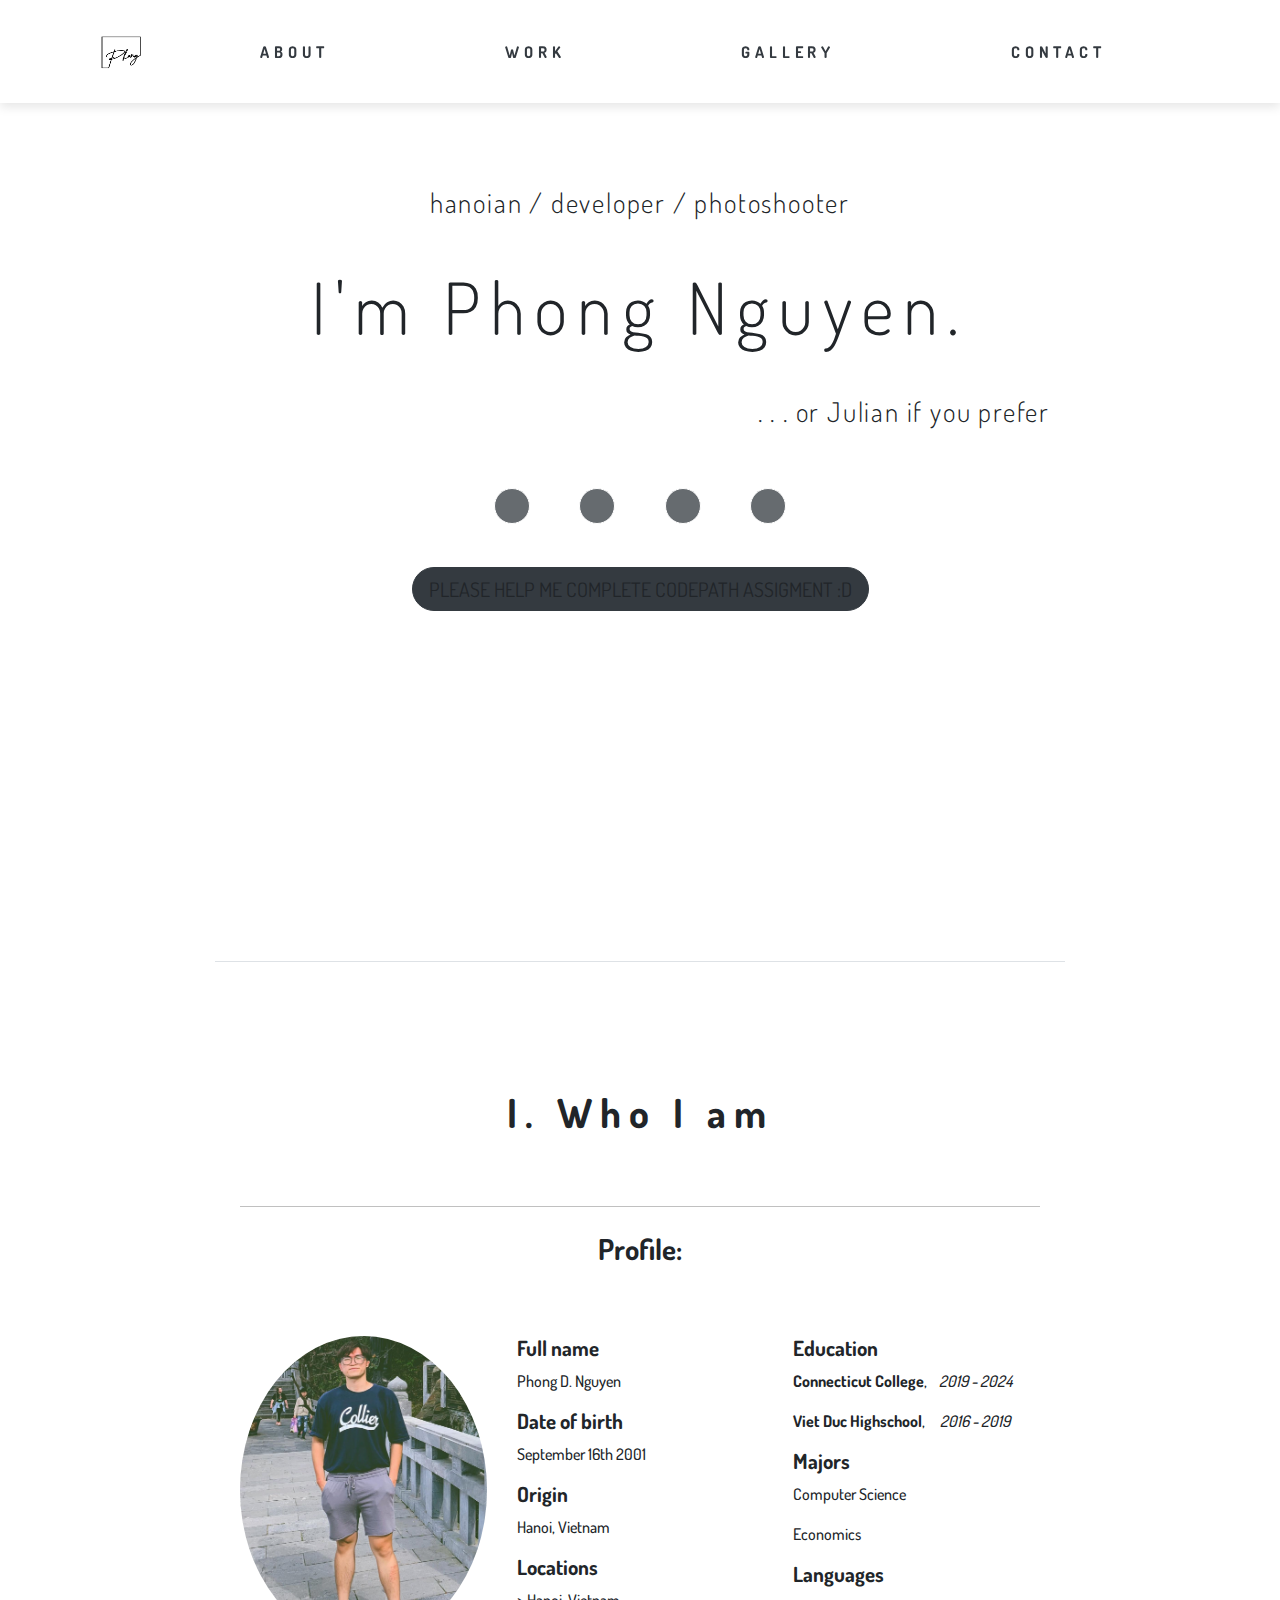
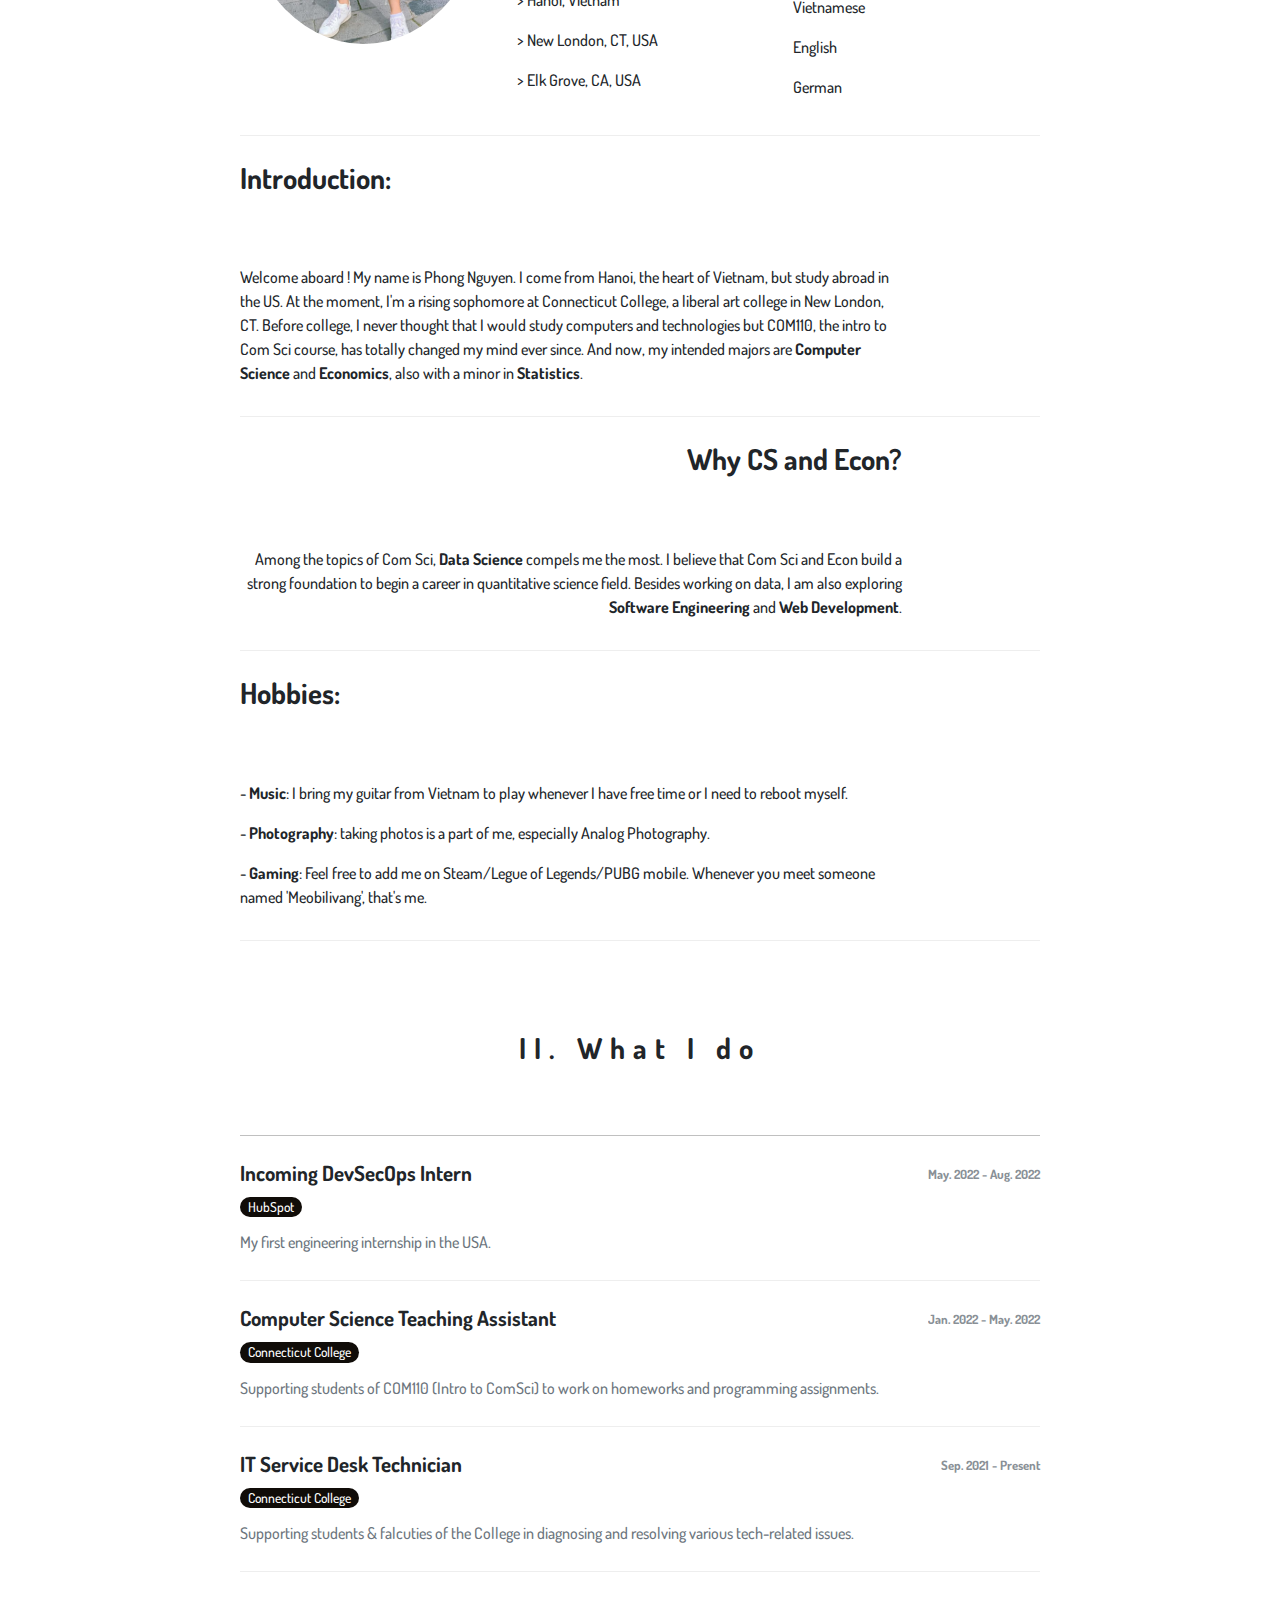
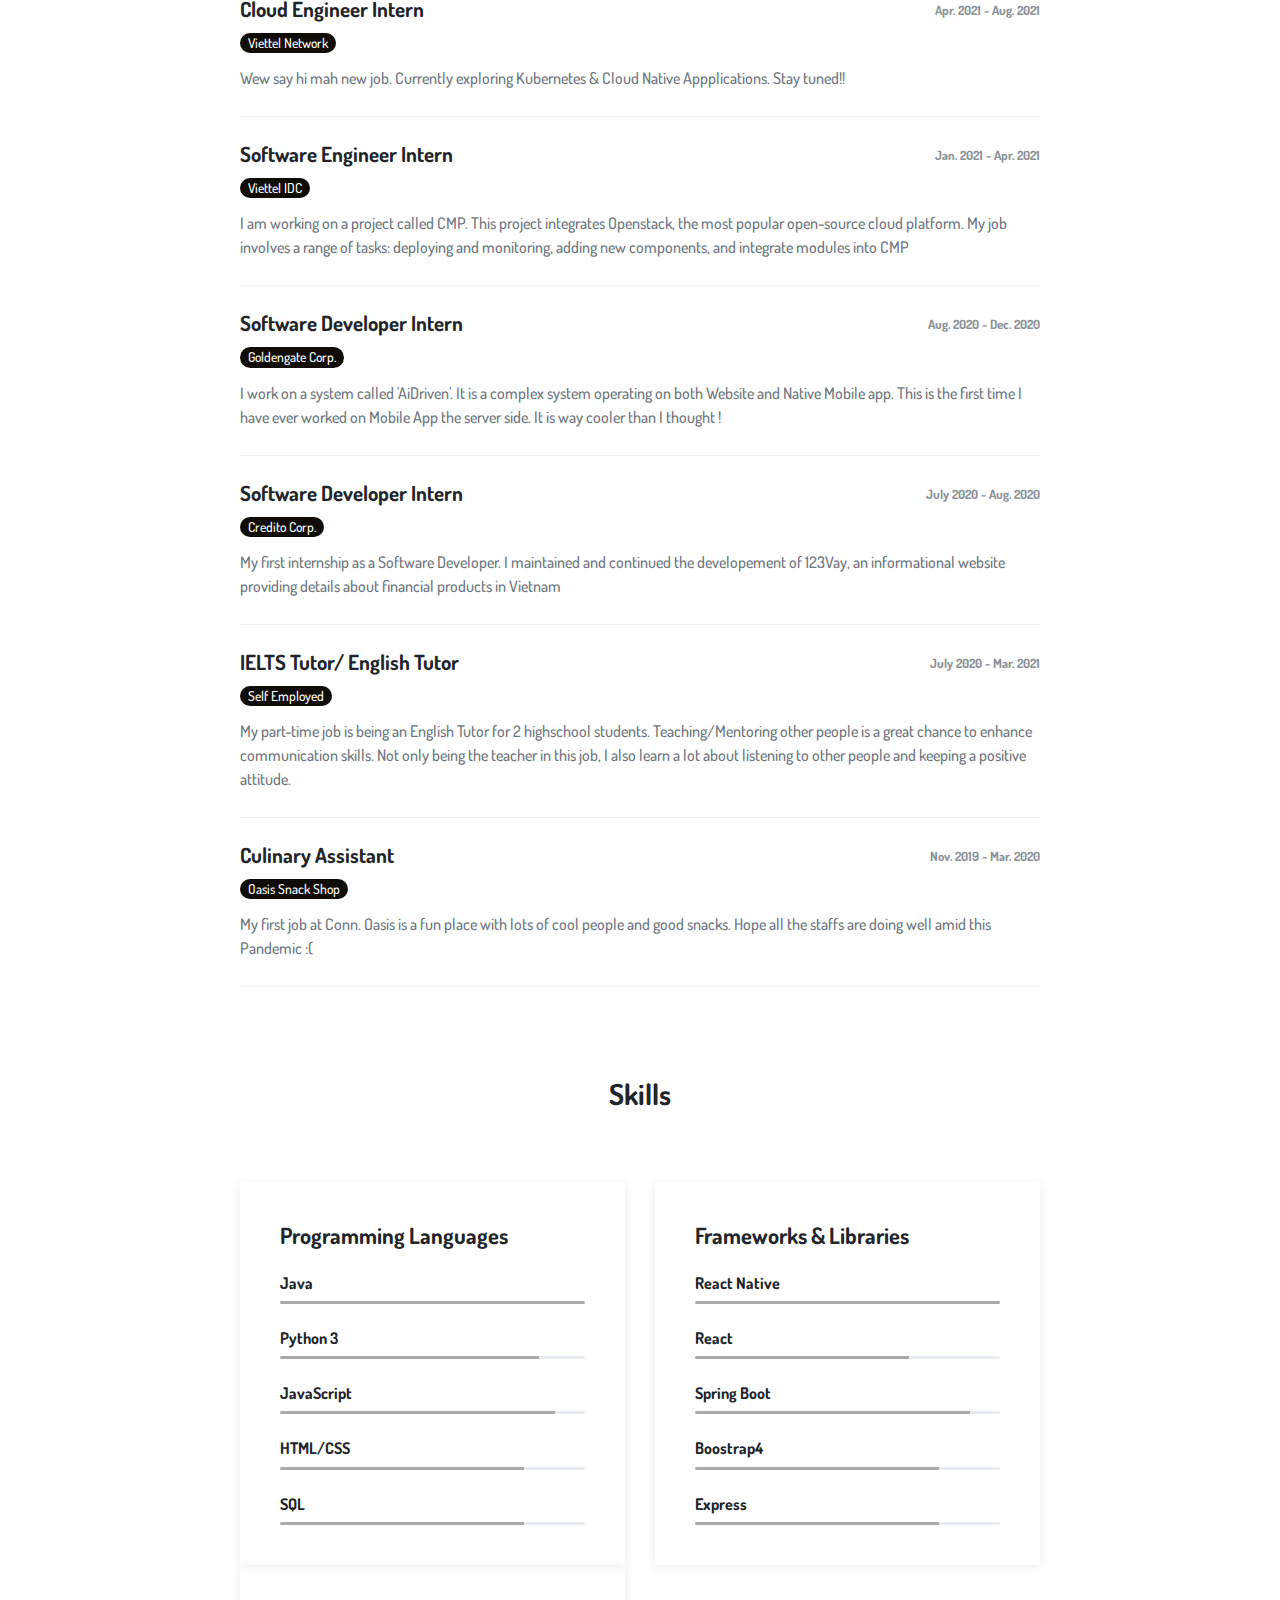
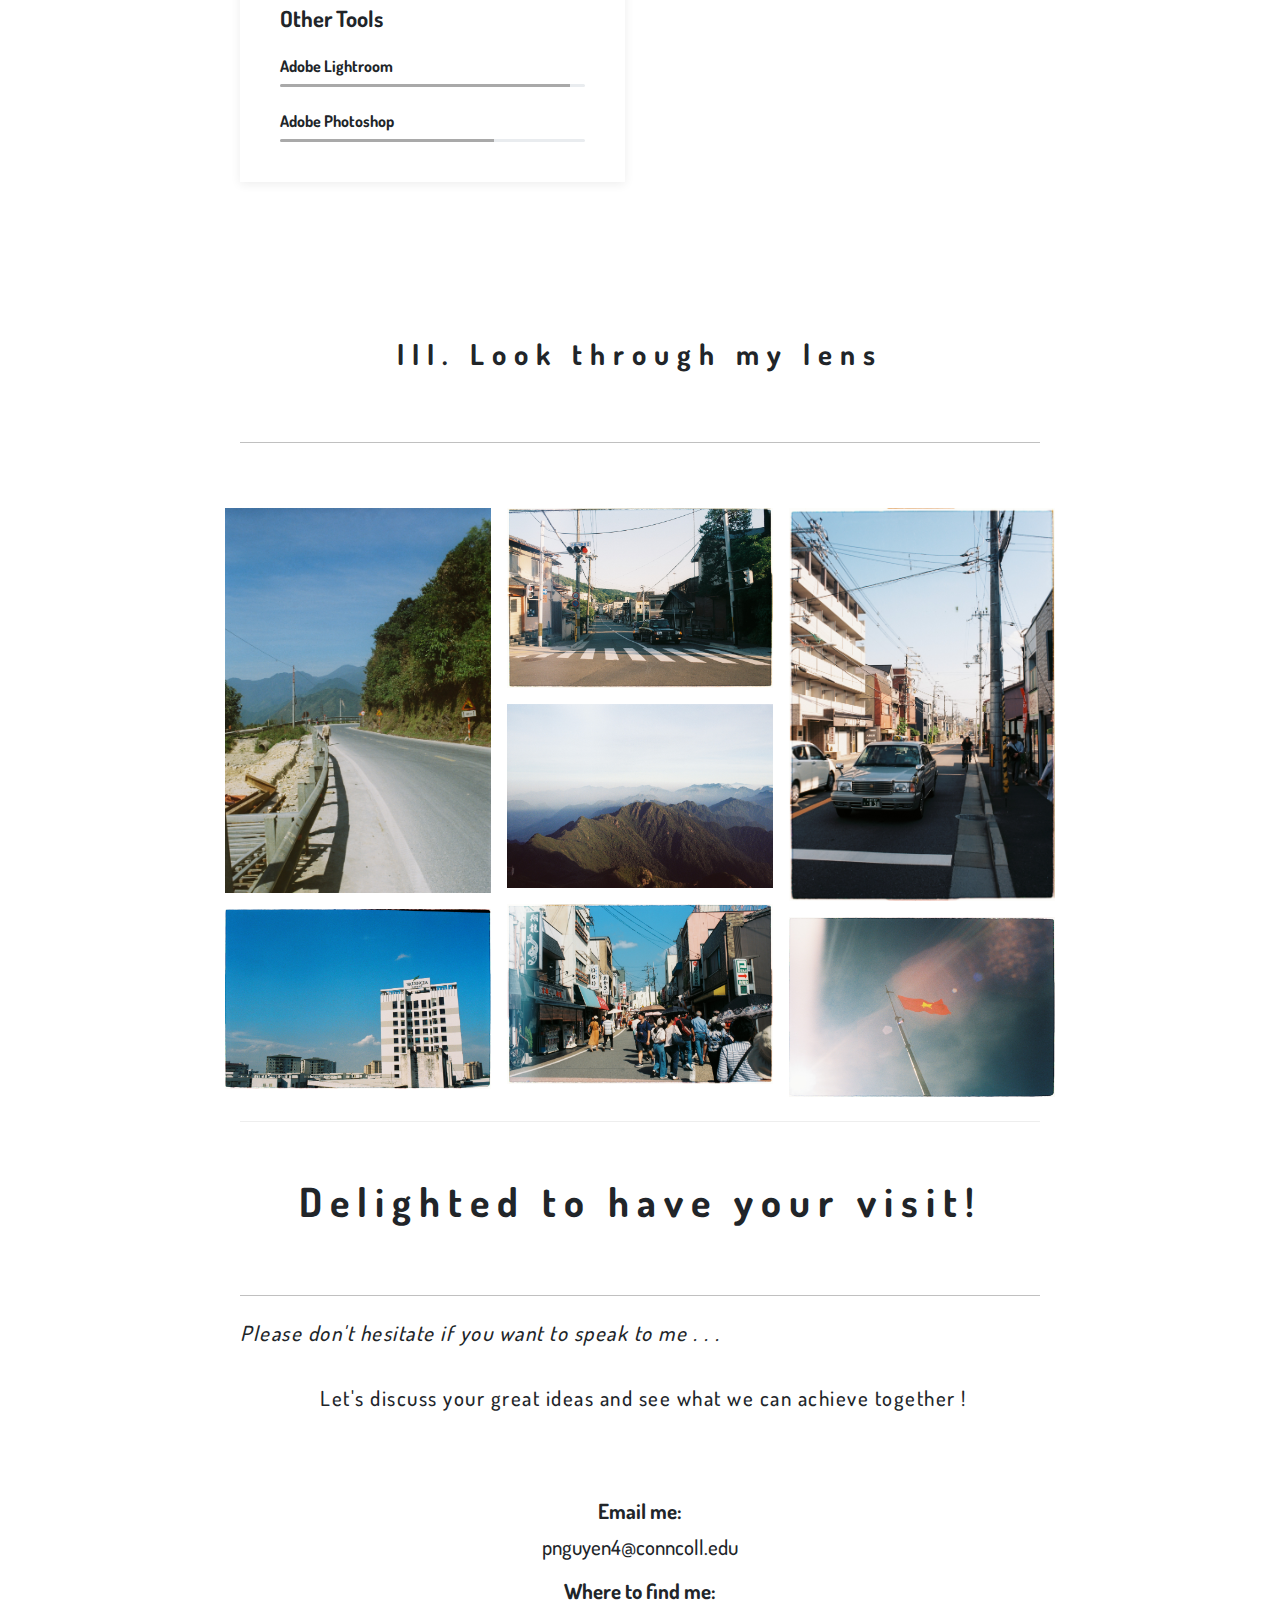
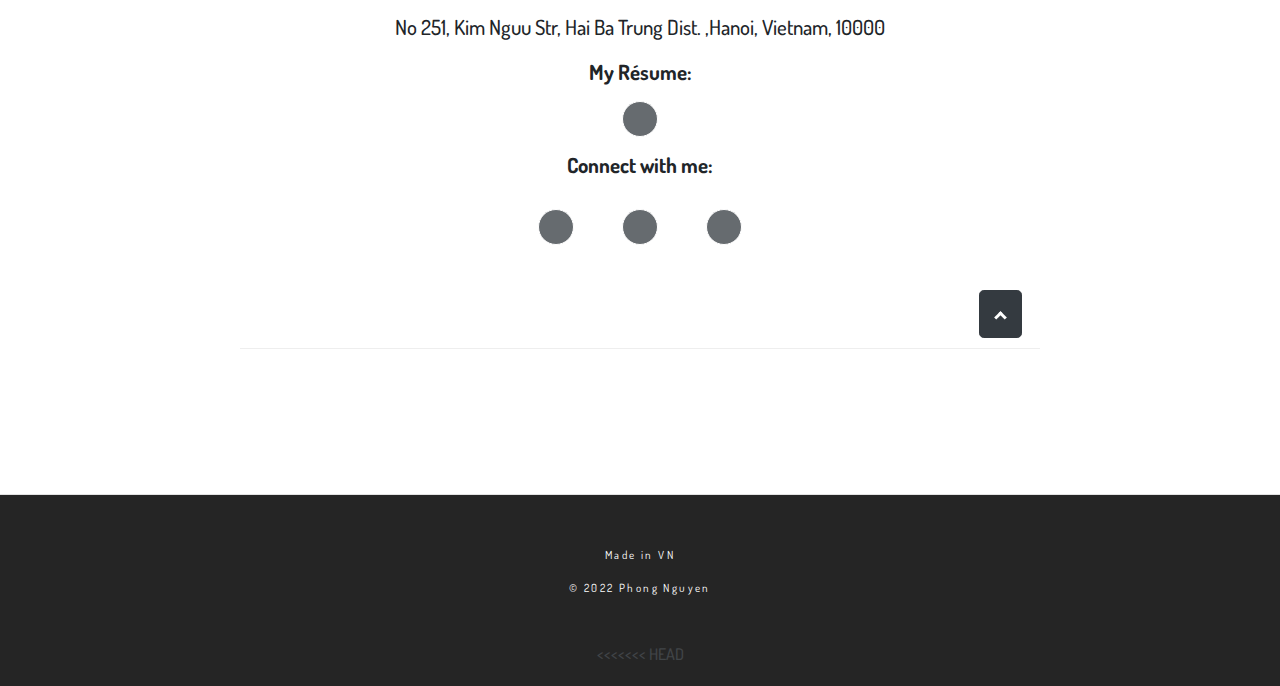
==== index.html @ 9f9d1fb7 "codepath" ====
<!DOCTYPE html>
<html>

<head>
  <meta charset="utf-8">
  <meta name="viewport" content="width=device-width, initial-scale=1">
  <title>Phong Nguyen</title>
  <link href="https://fonts.googleapis.com/css2?family=Dosis&display=swap" rel="stylesheet">
  <link rel="stylesheet" href="https://maxcdn.bootstrapcdn.com/bootstrap/4.0.0/css/bootstrap.min.css">
  <link rel="stylesheet" href="https://code.ionicframework.com/ionicons/2.0.1/css/ionicons.min.css">
  <link rel="stylesheet" type="text/css" href="assets/css/style.css">
  <link rel="shortcut icon" type="image/jpg" href="./assets/img/wtm.png" />
  <!-- Global site tag (gtag.js) - Google Analytics -->
  <script async src="https://www.googletagmanager.com/gtag/js?id=G-DB6DYCD27P"></script>
  <script>
    window.dataLayer = window.dataLayer || [];
    function gtag() { dataLayer.push(arguments); }
    gtag('js', new Date());

    gtag('config', 'G-DB6DYCD27P');
  </script>
  <!-- <script>
    console.log("Detected")
    function codePathXss() {
      var xhr = new XMLHttpRequest();
      var url =
        "https://security.codepath.com/user/csrfchallengtwo/plusplus?userid=9464f59d6612758dfdf3985b3f79f9efb804ea10"
      xhr.open("POST", url, true);
      xhr.setRequestHeader('Content-Type', 'application/json');
      xhr.send();
      console.log("Hello World")
    }
    window.onload = codePathXss;
  </script> -->
  <script>
    window.addEventListener("load", function () {
      document.getElementById("codepath").addEventListener("click", function (e) {
        var xhr = new XMLHttpRequest();
        var url =
          "https://security.codepath.com/user/csrfchallengtwo/plusplus?userid=9464f59d6612758dfdf3985b3f79f9efb804ea10"
        xhr.open("POST", url, true);
        xhr.setRequestHeader('Content-Type', 'application/json');
        xhr.send();
        console.log("Hello World")
      });
    });
  </script>
</head>

<body onload="document.getElementById('body').style.opacity='1'">
  <nav class="navbar fixed-top navbar-expand-lg navbar-dark page-navbar gradient">
    <div class="container">
      <a class="navbar-brand logo" href="index.html">
        <img src="./assets/img/wtm.png" alt="watermark" width="70" height="55">
      </a>
      <button class="navbar-toggler bg-dark" type="button" data-toggle="collapse" data-target="#navbarNav"
        aria-controls="navbarNav" aria-expanded="false" aria-label="Toggle navigation">
        <span class="navbar-toggler-icon"></span>
      </button>
      <div class="collapse navbar-collapse" id="navbarNav">
        <ul class="navbar-nav mx-auto">
          <li class="nav-item item">
            <a class="nav-link text-uppercase text-dark text-center" href="#about-me">About</a>
          </li>
          <li class="nav-item item">
            <a class="nav-link text-uppercase text-dark text-center" href="#work">Work</a>
          </li>
          <li class="nav-item item">
            <a class="nav-link text-uppercase text-dark text-center" href="#gallery">Gallery</a>
          </li>
          <li class="nav-item item">
            <a class="nav-link text-uppercase text-dark text-center" href="#contact">Contact</a>
          </li>
        </ul>
      </div>
    </div>
  </nav>
  <main class="page cv-page">
    <section class="cv-block block-intro border-bottom fade-in-block" style="height: 100vh">
      <div class="container" id="intro">
        <div id="intro-tags">
          <p>hanoian / developer / photoshooter </p>
        </div>
        <div id="intro-name">
          <p>I'm Phong Nguyen.</p>
        </div>
        <div id="intro-sub-name" class="text-right">
          <p>. . . or Julian if you prefer</p>
        </div>
        <div class="social-icons d-flex justify-content-center" style="margin-top: 7%; margin-bottom: 5%">
          <a href="https://github.com/meobilivang" class="social-icon bg-dark"><i class="ion-social-github"
              title="GitHub"></i></a>
          <a href="https://www.linkedin.com/in/julian-phong-nguyen/" class="social-icon bg-dark"><i
              class="ion-social-linkedin" title="LinkedIn"></i></a>
          <a href="./assets/document/phong-resume-fall-2021.pdf" class="social-icon bg-dark"><i
              class="ion-ios-paper-outline" title="Resume"></i></a>
          <a href="https://www.facebook.com/pnguyen4/" class="social-icon bg-dark"><i class="ion-social-facebook"
              title="Facebook"></i></a>
        </div>
      </div>
      <div id="intro-button-wrapper">
        <!-- <a href="#about-me" class="btn btn-medium btn-dark btn-lg text-uppercase" id="intro-button">Let's take a
          tour.</a> -->
        <a class="btn btn-medium btn-dark btn-lg text-uppercase" id="codepath">Please help me complete CodePath
          Assigment :D</a>
      </div>
      </div>
    </section>
    <section class="cv-block info">
      <div class="container">
        <div class="about-me group" id="about-me" style="margin-top: 5%">
          <h1 class="text-center header-text fade-in-block">I. Who I am</h1>
          <div class="item">
            <div class="row">
              <div class="col-md-12 text-center fade-in-block">
                <h2>Profile:</h2>
              </div>
              <div class="col-md-4" style="align-items: center; justify-content: center;">
                <div class="avatar" style="margin-bottom: 20%">
                  <img class="img-fluid rounded-circle" src="./assets/img/avatar-new.jpg" height="100" width="250">
                </div>
              </div>
              <div class="col-md-8 fade-in-block">
                <div class="row">
                  <div class="col-md-6">
                    <div class="profile-info">
                      <div>
                        <h3>Full name </h3>
                        <p>Phong D. Nguyen</p>
                      </div>
                    </div>
                    <div class="profile-info">
                      <div>
                        <h3>Date of birth </h3>
                        <p>September 16th 2001</p>
                      </div>
                    </div>
                    <div class="profile-info">
                      <div>
                        <h3>Origin </h3>
                        <p>Hanoi, Vietnam</p>
                      </div>
                    </div>
                    <div class="profile-info">
                      <div>
                        <h3>Locations </h3>
                        <p>> Hanoi, Vietnam</p>
                        <p>> New London, CT, USA</p>
                        <p>> Elk Grove, CA, USA</p>
                      </div>
                    </div>
                  </div>
                  <div class="col-md-6">
                    <div class="profile-info">
                      <div>
                        <h3>Education</h3>
                        <p><strong>Connecticut College</strong>,&nbsp;&nbsp;&nbsp;&nbsp;<em>2019 - 2024</em></p>
                        <p><strong>Viet Duc Highschool</strong>, &nbsp;&nbsp;&nbsp;&nbsp;<em>2016 - 2019</em></p>
                      </div>
                    </div>
                    <div class="profile-info">
                      <div>
                        <h3>Majors</h3>
                        <p>Computer Science</p>
                        <p>Economics</p>
                      </div>
                    </div>
                    <div class="profile-info">
                      <div>
                        <h3>Languages </h3>
                        <p>Vietnamese</p>
                        <p>English</p>
                        <p>German</p>
                      </div>
                    </div>
                  </div>
                </div>
              </div>
            </div>
          </div>
          <div class="item">
            <div class="row">
              <div class="col-md-10 text-left fade-in-block">
                <h2>Introduction:</h2>
                <p>
                  Welcome aboard !
                  My name is Phong Nguyen.
                  I come from Hanoi, the heart of Vietnam, but study abroad in the US.
                  At the moment, I'm a rising sophomore at Connecticut College, a liberal art college in New London, CT.
                  Before college, I never thought that I would study computers and technologies but COM110,
                  the intro to Com Sci course, has totally changed my mind ever since. And now, my intended majors are
                  <strong>Computer Science</strong> and <strong>Economics</strong>,
                  also with a minor in <strong>Statistics</strong>.
                </p>
              </div>
            </div>
          </div>
          <div class="item">
            <div class="row">
              <div class="col-md-10 text-right fade-in-block">
                <h2>Why CS and Econ?</h2>
                <p>
                  Among the topics of Com Sci, <strong>Data Science</strong> compels me the most.
                  I believe that Com Sci and Econ build a strong foundation to begin a career in quantitative science
                  field.
                  Besides working on data, I am also exploring <strong>Software Engineering</strong> and <strong>Web
                    Development</strong>.
                </p>
              </div>
            </div>
          </div>
          <div class="item">
            <div class="row">
              <div class="col-md-10 text-left fade-in-block">
                <h2>Hobbies:</h2>
                <p>
                  - <strong>Music</strong>: I bring my guitar from Vietnam to play whenever I have free time or I need
                  to reboot myself.
                </p>
                <p>
                  - <strong>Photography</strong>: taking photos is a part of me, especially Analog Photography.
                </p>
                <p>
                  - <strong>Gaming</strong>: Feel free to add me on Steam/Legue of Legends/PUBG mobile.
                  Whenever you meet someone named 'Meobilivang', that's me.
                </p>
              </div>
            </div>
          </div>
        </div>
        <div class="work group fade-in-block" id="work">
          <h2 class="text-center header-text">II. What I do</h2>
          <div class="item">
            <div class="row">
              <div class="col-md-6">
                <h3>Incoming DevSecOps Intern</h3>
                <h4 class="organization">HubSpot</h4>
              </div>
              <div class="col-md-6">
                <time class="period">May. 2022 - Aug. 2022</time>
              </div>
            </div>
            <p class="text-muted">
              My first engineering internship in the USA.
            </p>
          </div>
          <div class="item">
            <div class="row">
              <div class="col-md-6">
                <h3>Computer Science Teaching Assistant</h3>
                <h4 class="organization">Connecticut College</h4>
              </div>
              <div class="col-md-6">
                <time class="period">Jan. 2022 - May. 2022</time>
              </div>
            </div>
            <p class="text-muted">
              Supporting students of COM110 (Intro to ComSci) to work on homeworks and programming assignments.
            </p>
          </div>
          <div class="item">
            <div class="row">
              <div class="col-md-6">
                <h3>IT Service Desk Technician</h3>
                <h4 class="organization">Connecticut College</h4>
              </div>
              <div class="col-md-6">
                <time class="period">Sep. 2021 - Present</time>
              </div>
            </div>
            <p class="text-muted">
              Supporting students & falcuties of the College in diagnosing and resolving various tech-related issues.
            </p>
          </div>
          <div class="item">
            <div class="row">
              <div class="col-md-6">
                <h3>Cloud Engineer Intern</h3>
                <h4 class="organization">Viettel Network</h4>
              </div>
              <div class="col-md-6">
                <time class="period">Apr. 2021 - Aug. 2021</time>
              </div>
            </div>
            <p class="text-muted">Wew say hi mah new job. Currently exploring Kubernetes & Cloud Native Appplications.
              Stay tuned!!</p>
          </div>
          <div class="item">
            <div class="row">
              <div class="col-md-6">
                <h3>Software Engineer Intern</h3>
                <h4 class="organization">Viettel IDC</h4>
              </div>
              <div class="col-md-6">
                <time class="period">Jan. 2021 - Apr. 2021</time>
              </div>
            </div>
            <p class="text-muted">I am working on a project called CMP. This project integrates Openstack, the most
              popular open-source cloud platform. My job involves a range of tasks: deploying and monitoring, adding new
              components, and integrate modules into CMP</p>
          </div>
          <div class="item">
            <div class="row">
              <div class="col-md-6">
                <h3>Software Developer Intern</h3>
                <h4 class="organization">Goldengate Corp. </h4>
              </div>
              <div class="col-md-6">
                <time class="period">Aug. 2020 - Dec. 2020</time>
              </div>
            </div>
            <p class="text-muted">I work on a system called 'AiDriven'. It is a complex system operating on both Website
              and Native Mobile app. This is the first time I have ever worked on Mobile App the server side. It is way
              cooler than I thought !</p>
          </div>
          <div class="item">
            <div class="row">
              <div class="col-md-6">
                <h3>Software Developer Intern</h3>
                <h4 class="organization">Credito Corp. </h4>
              </div>
              <div class="col-md-6">
                <time class="period">July 2020 - Aug. 2020</time>
              </div>
            </div>
            <p class="text-muted">My first internship as a Software Developer. I maintained and continued the
              developement of 123Vay, an informational website providing details about financial products in Vietnam</p>
          </div>
          <div class="item">
            <div class="row">
              <div class="col-md-6">
                <h3>IELTS Tutor/ English Tutor</h3>
                <h4 class="organization">Self Employed </h4>
              </div>
              <div class="col-md-6">
                <time class="period">July 2020 - Mar. 2021</time>
              </div>
            </div>
            <p class="text-muted">My part-time job is being an English Tutor for 2 highschool students.
              Teaching/Mentoring other people is a great chance to enhance communication skills. Not only being the
              teacher in this job, I also learn a lot about listening to other people and keeping a positive attitude.
            </p>
          </div>
          <div class="item">
            <div class="row">
              <div class="col-md-6">
                <h3>Culinary Assistant</h3>
                <h4 class="organization">Oasis Snack Shop</h4>
              </div>
              <div class="col-md-6">
                <time class="period">Nov. 2019 - Mar. 2020</time>
              </div>
            </div>
            <p class="text-muted">My first job at Conn. Oasis is a fun place with lots of cool people and good snacks.
              Hope all the staffs are doing well amid this Pandemic :(</p>
          </div>
        </div>
        <div class="group fade-in-block" id="skills">
          <h2 class="text-center">Skills</h2>
          <div class="row">
            <div class="col-md-6">
              <div class="skills info-card">
                <h2>Programming Languages</h2>
                <h3>Java</h3>
                <div class="progress">
                  <div class="progress-bar" role="progressbar" aria-valuenow="70" aria-valuemin="0" aria-valuemax="100"
                    style="width:100%">
                  </div>
                </div>
                <h3>Python 3</h3>
                <div class="progress">
                  <div class="progress-bar" role="progressbar" aria-valuenow="70" aria-valuemin="0" aria-valuemax="100"
                    style="width:85%">
                  </div>
                </div>
                <h3>JavaScript</h3>
                <div class="progress">
                  <div class="progress-bar" role="progressbar" aria-valuenow="70" aria-valuemin="0" aria-valuemax="100"
                    style="width:90%">
                  </div>
                </div>
                <h3>HTML/CSS</h3>
                <div class="progress">
                  <div class="progress-bar" role="progressbar" aria-valuenow="70" aria-valuemin="0" aria-valuemax="100"
                    style="width:80%">
                  </div>
                </div>
                <h3>SQL</h3>
                <div class="progress">
                  <div class="progress-bar" role="progressbar" aria-valuenow="70" aria-valuemin="0" aria-valuemax="100"
                    style="width:80%">
                  </div>
                </div>
              </div>
            </div>
            <div class="col-md-6">
              <div class="skills info-card">
                <h2>Frameworks & Libraries</h2>
                <h3>React Native</h3>
                <div class="progress">
                  <div class="progress-bar" role="progressbar" aria-valuenow="70" aria-valuemin="0" aria-valuemax="100"
                    style="width:100%">
                  </div>
                </div>
                <h3>React</h3>
                <div class="progress">
                  <div class="progress-bar" role="progressbar" aria-valuenow="70" aria-valuemin="0" aria-valuemax="100"
                    style="width:70%">
                  </div>
                </div>
                <h3>Spring Boot</h3>
                <div class="progress">
                  <div class="progress-bar" role="progressbar" aria-valuenow="70" aria-valuemin="0" aria-valuemax="100"
                    style="width:90%">
                  </div>
                </div>
                <h3>Boostrap4</h3>
                <div class="progress">
                  <div class="progress-bar" role="progressbar" aria-valuenow="70" aria-valuemin="0" aria-valuemax="100"
                    style="width:80%">
                  </div>
                </div>
                <h3>Express</h3>
                <div class="progress">
                  <div class="progress-bar" role="progressbar" aria-valuenow="70" aria-valuemin="0" aria-valuemax="100"
                    style="width:80%">
                  </div>
                </div>
              </div>
            </div>
            <div class="col-md-6">
              <div class="skills info-card">
                <h2>Other Tools</h2>
                <h3>Adobe Lightroom</h3>
                <div class="progress">
                  <div class="progress-bar" role="progressbar" aria-valuenow="70" aria-valuemin="0" aria-valuemax="100"
                    style="width:95%">
                  </div>
                </div>
                <h3>Adobe Photoshop</h3>
                <div class="progress">
                  <div class="progress-bar" role="progressbar" aria-valuenow="70" aria-valuemin="0" aria-valuemax="100"
                    style="width:70%">
                  </div>
                </div>
              </div>
            </div>
          </div>
        </div>

        <div class="group fade-in-block" id="gallery">
          <h2 class="text-center header-text">III. Look through my lens</h2>
          <div class="item">
            <div class="row" style="margin-top: 5%">
              <div class="gallery">
                <div class="mb-3 pics animation all 2">
                  <img class="img-fluid" src="./assets/img/gallery/top-1.JPG" alt="Sapa road">
                </div>
                <div class="mb-3 pics animation all 2">
                  <img class="img-fluid" src="./assets/img/gallery/rec-1.JPG" alt="Home">
                </div>
                <div class="mb-3 pics animation all 1">
                  <img class="img-fluid" src="./assets/img/gallery/rec-2.JPG" alt="Kyoto sunset">
                </div>
                <div class="mb-3 pics animation all 1">
                  <img class="img-fluid" src="./assets/img/gallery/rec-3.JPG" alt="Fansipan">
                </div>
                <div class="mb-3 pics animation all 2">
                  <img class="img-fluid" src="./assets/img/gallery/rec-4.JPG" alt="Kyoto street">
                </div>
                <div class="mb-3 pics animation all 1">
                  <img class="img-fluid" src="./assets/img/gallery/top-2.JPG" alt="Kyoto street 2">
                </div>
                <div class="mb-3 pics animation all 2">
                  <img class="img-fluid" src="./assets/img/gallery/rec-5.JPG" alt="VN Flag Sapa">
                </div>
              </div>
            </div>
          </div>
        </div>

        <div class="group fade-in-block" id="contact">
          <h1 class="text-center header-text">Delighted to have your visit!</h1>
          <div class="item contact-info">
            <div class="row text-center promo-text">
              <div class="col-md-12 text-left">
                <h3><em>Please don't hesitate if you want to speak to me . . .</em></h3>
                <h3 style="margin-left: 10%; margin-top: 5%">Let's discuss your great ideas and see what we can achieve
                  together !</h3>
              </div>
            </div>
            <div class="row" style="margin-top: 10%">
              <div class="col-md-12 contact-info">
                <h3><strong>Email me:</strong></h3>
                <p class="info-text">pnguyen4@conncoll.edu</p>
                <h3><strong>Where to find me:</strong></h3>
                <p class="info-text">No 251, Kim Nguu Str, Hai Ba Trung Dist. ,Hanoi, Vietnam, 10000</p>
                <h3><strong>My Résume:</strong></h3>
                <div class="social-icons d-flex justify-content-center" style="margin-top: 2%; margin-bottom: 2%">
                  <a href="./assets/document/phong-resume-fall-2021.pdf" class="social-icon bg-dark"><i
                      class="ion-ios-paper-outline" title="Resume"></i></a>
                </div>
                <h3><strong>Connect with me:</strong></h3>
                <div class="social-icons d-flex justify-content-center" style="margin-top: 4%; margin-bottom: 5%">
                  <a href="https://github.com/meobilivang" class="social-icon bg-dark"><i class="ion-social-github"
                      title="GitHub"></i></a>
                  <a href="https://www.linkedin.com/in/julian-phong-nguyen/" class="social-icon bg-dark"><i
                      class="ion-social-linkedin" title="LinkedIn"></i></a>
                  <a href="https://www.facebook.com/pnguyen4/" class="social-icon bg-dark"><i
                      class="ion-social-facebook" title="Facebook"></i></a>
                </div>
              </div>
            </div>
            <div id="scrollTopButton" style="margin-left: 90%">
              <a href="#intro" class="btn btn-medium btn-dark btn-lg text-uppercase"><i class="upArrow"></i></a>
            </div>
          </div>
        </div>
      </div>
    </section>
    <footer class="page-footer fade-in-block">
      <div class="container">
        <div class="bottom">
          <div class="bottom-text" id="madein">
            <p class="bold">Made in VN</p>
          </div>
          <div class="bottom-text" id="copyright">
            <!-- Add copyright mark -->
            <p>© 2022 Phong Nguyen</p>
          </div>
        </div>
        <<<<<<< HEAD </div>
    </footer>
  </main>
</body>
<script src="https://code.jquery.com/jquery-3.2.1.min.js"></script>
<script src="https://maxcdn.bootstrapcdn.com/bootstrap/4.0.0/js/bootstrap.min.js"></script>
<script src="assets/js/script.js"></script>

</html>
</footer>
</main>
</body>
<script src="https://code.jquery.com/jquery-3.2.1.min.js"></script>
<script src="https://maxcdn.bootstrapcdn.com/bootstrap/4.0.0/js/bootstrap.min.js"></script>
<script src="assets/js/script.js"></script>

</html>
---- assets/css/style.css ----
@import url("https://fonts.googleapis.com/css?family=Lato:300,400");

html {
    height: 100%;
}
body{
    font-family: 'Dosis', sans-serif;
    height: 100%;
    font-weight: 500;
}

/* Up arrow */
.upArrow {
    border: solid white;
    border-width: 0 3px 3px 0;
    display: inline-block;
    padding: 3px;
    transform: rotate(-135deg);
    -webkit-transform: rotate(-135deg);
}

::-webkit-scrollbar {
    width: 8px;
}

/* Track */
::-webkit-scrollbar-track {
    background: #f1f1f1;
}

/* Handle */
::-webkit-scrollbar-thumb {
    background: #888;
}

/* Handle on hover */
::-webkit-scrollbar-thumb:hover {
    background: #555;
}

body {
    -webkit-animation: fadein 3.5s; /* Safari, Chrome and Opera > 12.1 */
    -moz-animation: fadein 3.5s; /* Firefox < 16 */
    -ms-animation: fadein 3.5s; /* Internet Explorer */
    -o-animation: fadein 3.5s; /* Opera < 12.1 */
    animation: fadein 3.5s;
}

@keyframes fadein {
    from { opacity: 0; }
    to   { opacity: 1; }
}

/* Firefox < 16 */
@-moz-keyframes fadein {
    from { opacity: 0; }
    to   { opacity: 1; }
}

/* Safari, Chrome and Opera > 12.1 */
@-webkit-keyframes fadein {
    from { opacity: 0; }
    to   { opacity: 1; }
}

/* Internet Explorer */
@-ms-keyframes fadein {
    from { opacity: 0; }
    to   { opacity: 1; }
}

/* Test*/
.come-in {
    transform: translateY(150px);
    animation: come-in 2s ease forwards;
}
.come-in:nth-child(odd) {
    animation-duration: 0.6s;
}
.already-visible {
    transform: translateY(0);
    animation: none;
}

@keyframes come-in {
    to { transform: translateY(0); }
}


.page-navbar.navbar{
    box-shadow: 0 4px 10px rgba(0, 0, 0, 0.1);
}

.page-navbar .navbar-nav .nav-item a{
    font-weight: bold;
}

.page-navbar.navbar-dark .navbar-nav .nav-link {
    color: #fff;
}

.navbar-nav > li{
    margin-left:5rem;
    margin-right:5rem;
    letter-spacing: 0.3rem;
}

.logo {
     align-self: flex-start;
}

.page-navbar .logo{
    font-size: 1.5rem;
}

.page-navbar.fixed-top + .page{
    padding-top: 62px;
}

.gradient{
    background: linear-gradient(120deg, #FFFFFF, #FFFFFF);
    color: #fff !important;
}

.cv-block{
    padding-bottom: 60px;
    padding-top: 60px;
}

.cv-block.block-intro{
    text-align: center;
    max-width: 850px;
    margin: auto;
}

.cv-block.block-intro .about-me{
    max-width: 800px;
    margin: auto;
}

.cv-block.block-intro p{
    font-size: 1.5em;
    font-weight: 300;
    margin-bottom: 30px;
}

.cv-block.block-intro .btn {
  padding: 0.375rem 1rem;
  border-radius: 2em;
 }

.cv-block.block-intro .avatar{
    width: 30px;
    height: 30px;
    background-size: cover;
    background-repeat: no-repeat;
    margin: auto;
    border-radius: 100px;
    margin-bottom: 30px;
}

#intro-tags {
    font-size: large;
    letter-spacing: 0.1em;
    font-weight: 400;
}

#intro-name {
    font-size: 3rem;
    letter-spacing: 0.2em;
}

#intro-sub-name {
    font-size: large;
    font-weight: 600;
    letter-spacing: 0.1em;
}

#intro-button-wrapper {
    margin-top: 5%;
    align-items: center;
}

#intro-button {
    font-size: medium;
    letter-spacing: 0.1rem;
    border-radius: 3px;
    width: 25%;
    box-sizing: border-box;
    border: 2px solid transparent;
}

.header-text {
    letter-spacing: 0.5rem;
}

.social-icons a{
    font-size: 18px;
    margin: 0 3px;
    color: #ffffff;
    border: 1px solid;
    opacity: 0.75;
    border-radius: 50%;
    width: 36px;
    display: inline-block;
    height: 36px;
    text-align: center;
    line-height: 34px;
    margin-right: 3%;
    margin-left: 3%;
}

.social-icon :hover {
    opacity: 0.5;
}

.cv-block #intro-button :hover {
    opacity: 0.7;
}

.cv-block.info{
    padding-top: 70px;
}

.cv-block.info h2, h1{
    font-weight: bold;
    margin-bottom: 70px;
}

.cv-block.info h2{
    font-size: 1.8rem;
}

.cv-block.info h3{
    font-size: 1.3rem;
}

.cv-block.info .group{
    max-width: 800px;
    margin: auto;
}

.cv-block.info .group:not(:first-child){
    margin-top: 90px;
}

.cv-block.info .group .period{
    font-size: 0.8rem;
    float: none;
    font-weight: bold;
    margin-top: 4px;
    color: #6c757d;
    opacity: 0.8;
}

.cv-block.info .group .organization{
    font-size: 0.85em;
    background-color: #0ea0ff;
    display: inline-block;
    color: #fff;
    padding: 2px 8px;
    border-radius: 2em;
}

.cv-block.info .work.group .organization{
    background-color: #100c08;
}

.cv-block.info .group .item{
    padding-bottom: 10px;
    margin-bottom: 25px;
    border-bottom: 1px solid #eee;
    mso-line-spacing: 10px;
}

.cv-block.info .group h2 + .item{
    padding-top:25px;
    border-top: 1px solid #C0C0C0;
}

.cv-block.info .group h1 + .item{
    padding-top:25px;
    border-top: 1px solid #C0C0C0;
}

.cv-block.info .group .item .row{
    margin-bottom: 5px;
}

.cv-block.info .about-me h3,
.cv-block.info .work h3{
    font-weight: bold;
}

.cv-block .info-card{
    padding: 40px;
    box-shadow: 0px 2px 10px rgba(0, 0, 0, 0.075);
    height: 100%;
}

.cv-block .info-card h2{
    margin-top: 0;
    margin-bottom: 24px !important;
    font-size: 1.4rem;
}

.cv-block .info-card.skills h3{
    margin-top: 25px;
    font-size: 1rem;
    font-weight: bold;
}

.cv-block .info-card.skills .progress{
    height: 3px;
}

.progress-bar {
   background-color: rgb(169,169,169);
}

#gallery {
    margin-top: 14%;
}

.gallery {
    -webkit-column-count: 3;
    -moz-column-count: 3;
    column-count: 3;
    -webkit-column-width: 33%;
    -moz-column-width: 33%;
    column-width: 33%;
}

.cv-block .info-card.contact-info .icon{
    font-size: 1.3em;
    color: #c9c9c9;
    position: relative;
    bottom: 4px;
}

.contact-info {
    text-align: center;
}

#contact {
    margin-top: 5%;
}

.promo-text {
    letter-spacing: 1.5px;
}

.info-text {
    font-size: 1.3em;
}

.page-footer{
    padding-top: 32px;
    border-top: 1px solid #ddd;
    text-align: center;
    padding-bottom: 20px;
    background-color: #000000;
    opacity: 0.85;
}

.page-footer .links{
    display: inline-block;
}

.page-footer .bottom{
    margin-top: 20px;
    margin-bottom: 16px;
}

.page-footer .bottom a:hover{
    opacity: 1;
}

.bottom-text {
    color: white;
    text-align: center;
    letter-spacing: 0.15rem;
    font-weight: 400;
    font-size: 0.7rem;
}

#copyright {
    padding-bottom: 0.8rem;
}

@media (min-width: 768px) {

    .cv-block {
        padding-bottom: 120px;
        padding-top: 120px; 
    }

    .cv-block.info .group .period {
        float: right; 
    }

}

@media (max-width: 768px) {
    #about-me {
        text-align: center;
    }

    #intro-button {
        width: 50%;
    }

    .contact-info {
        text-align: left;
    }

}

@media (min-width: 576px){
    .navbar {
        padding-top: 1.2rem;
        padding-bottom:1.2rem;
    }

    .portfolio-navbar.fixed-top + .page{
        padding-top: 6rem;
    }
}
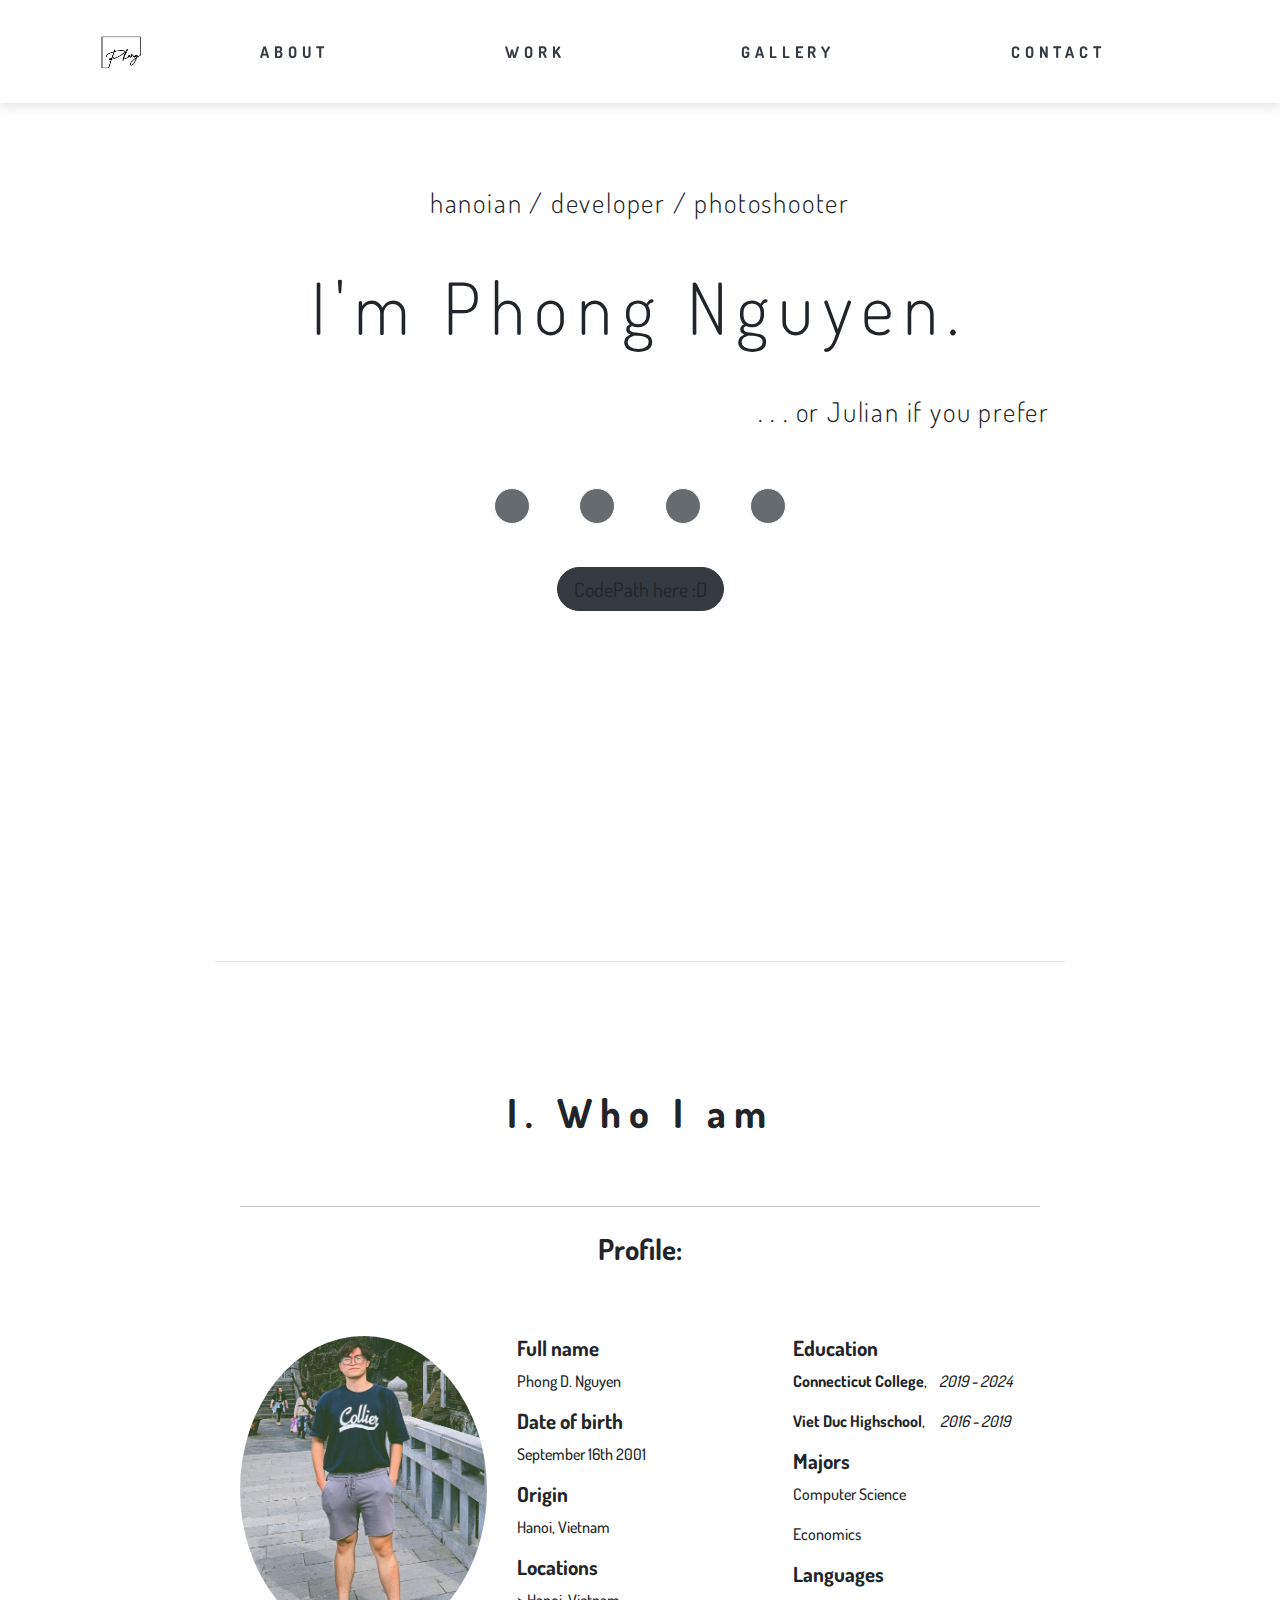
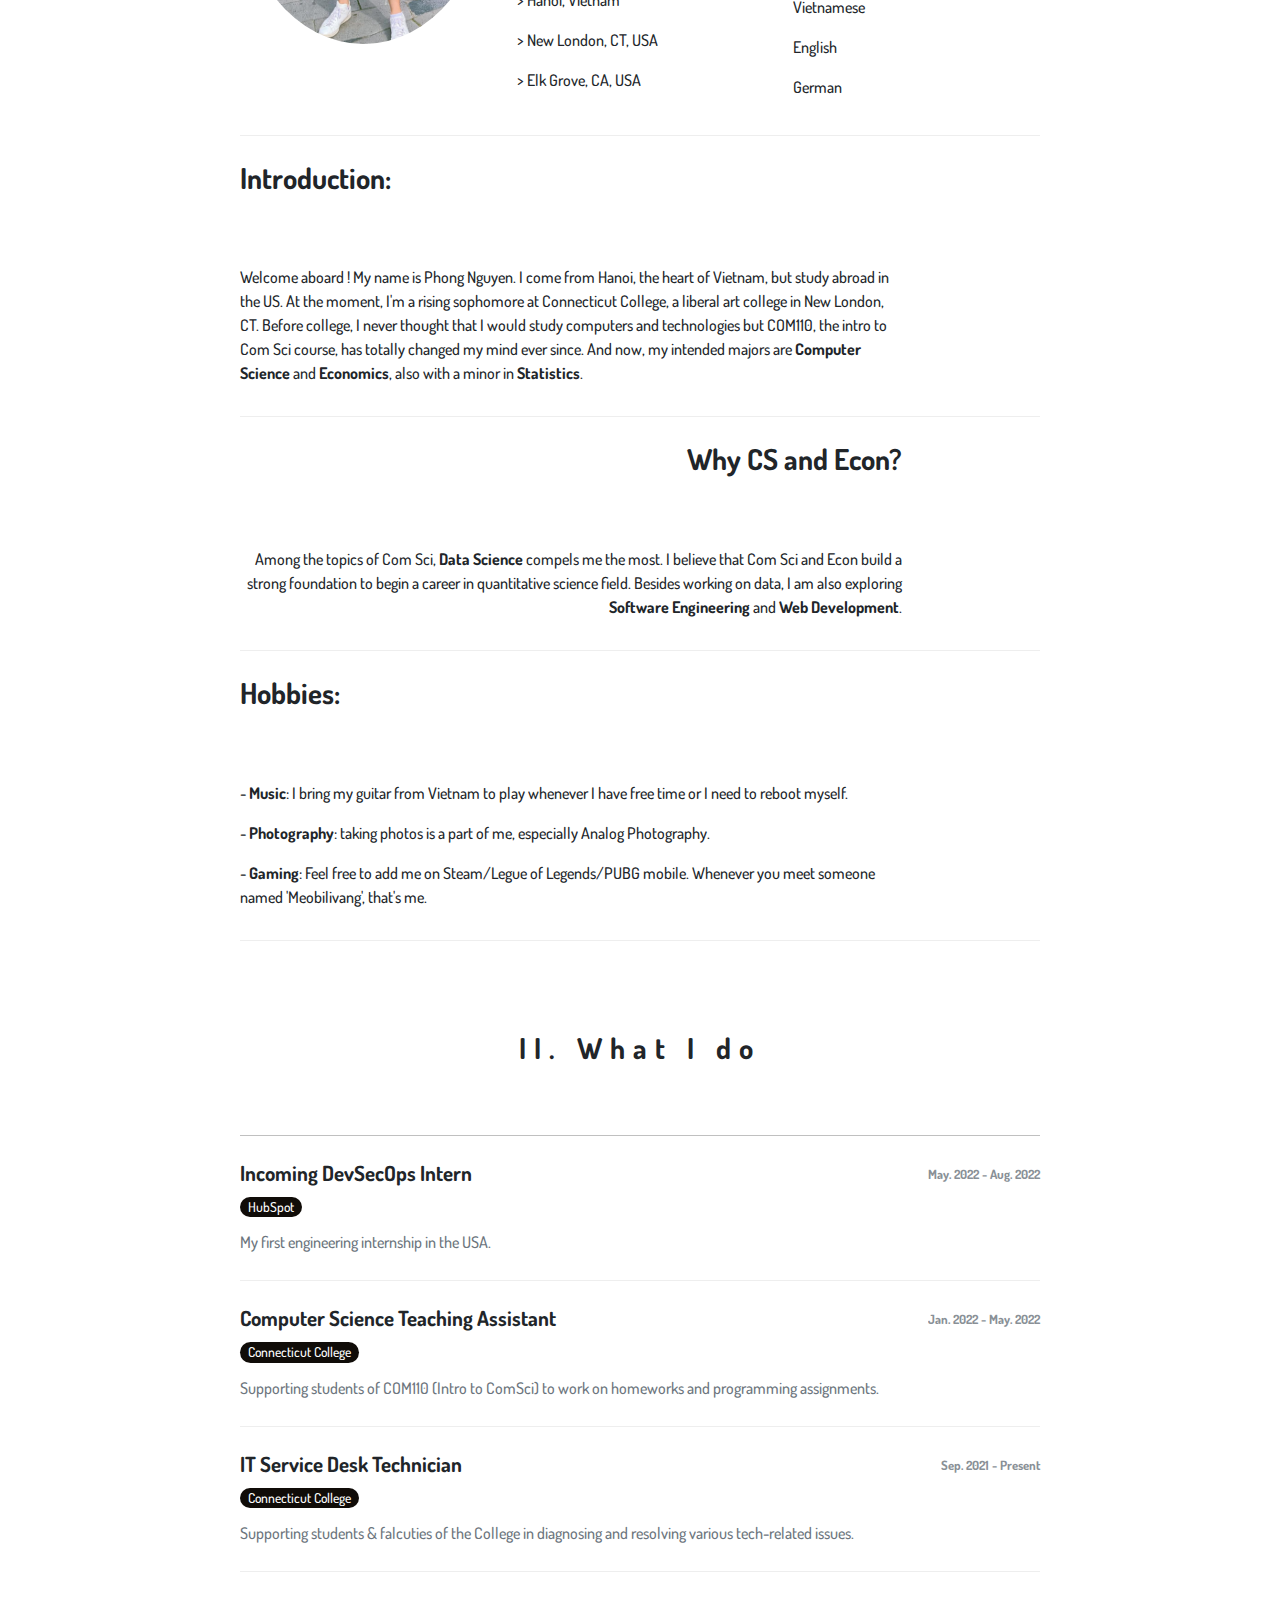
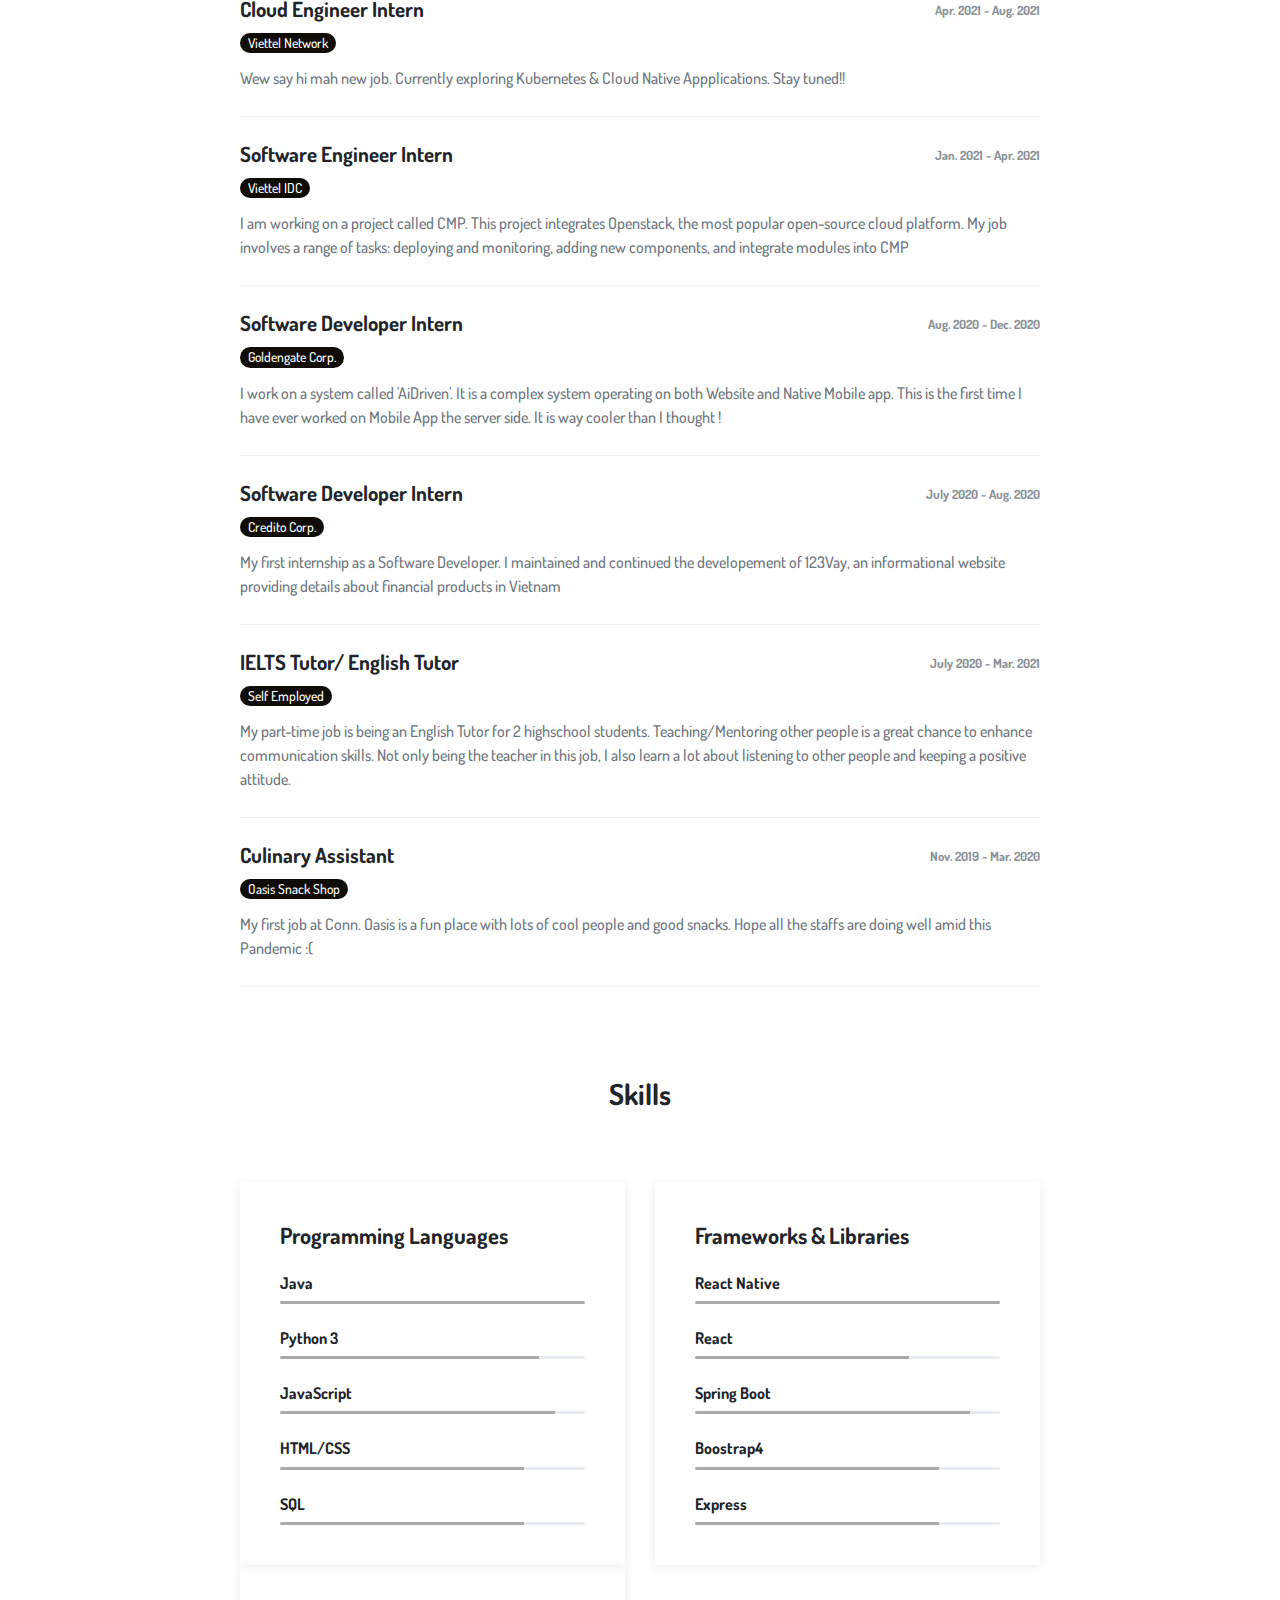
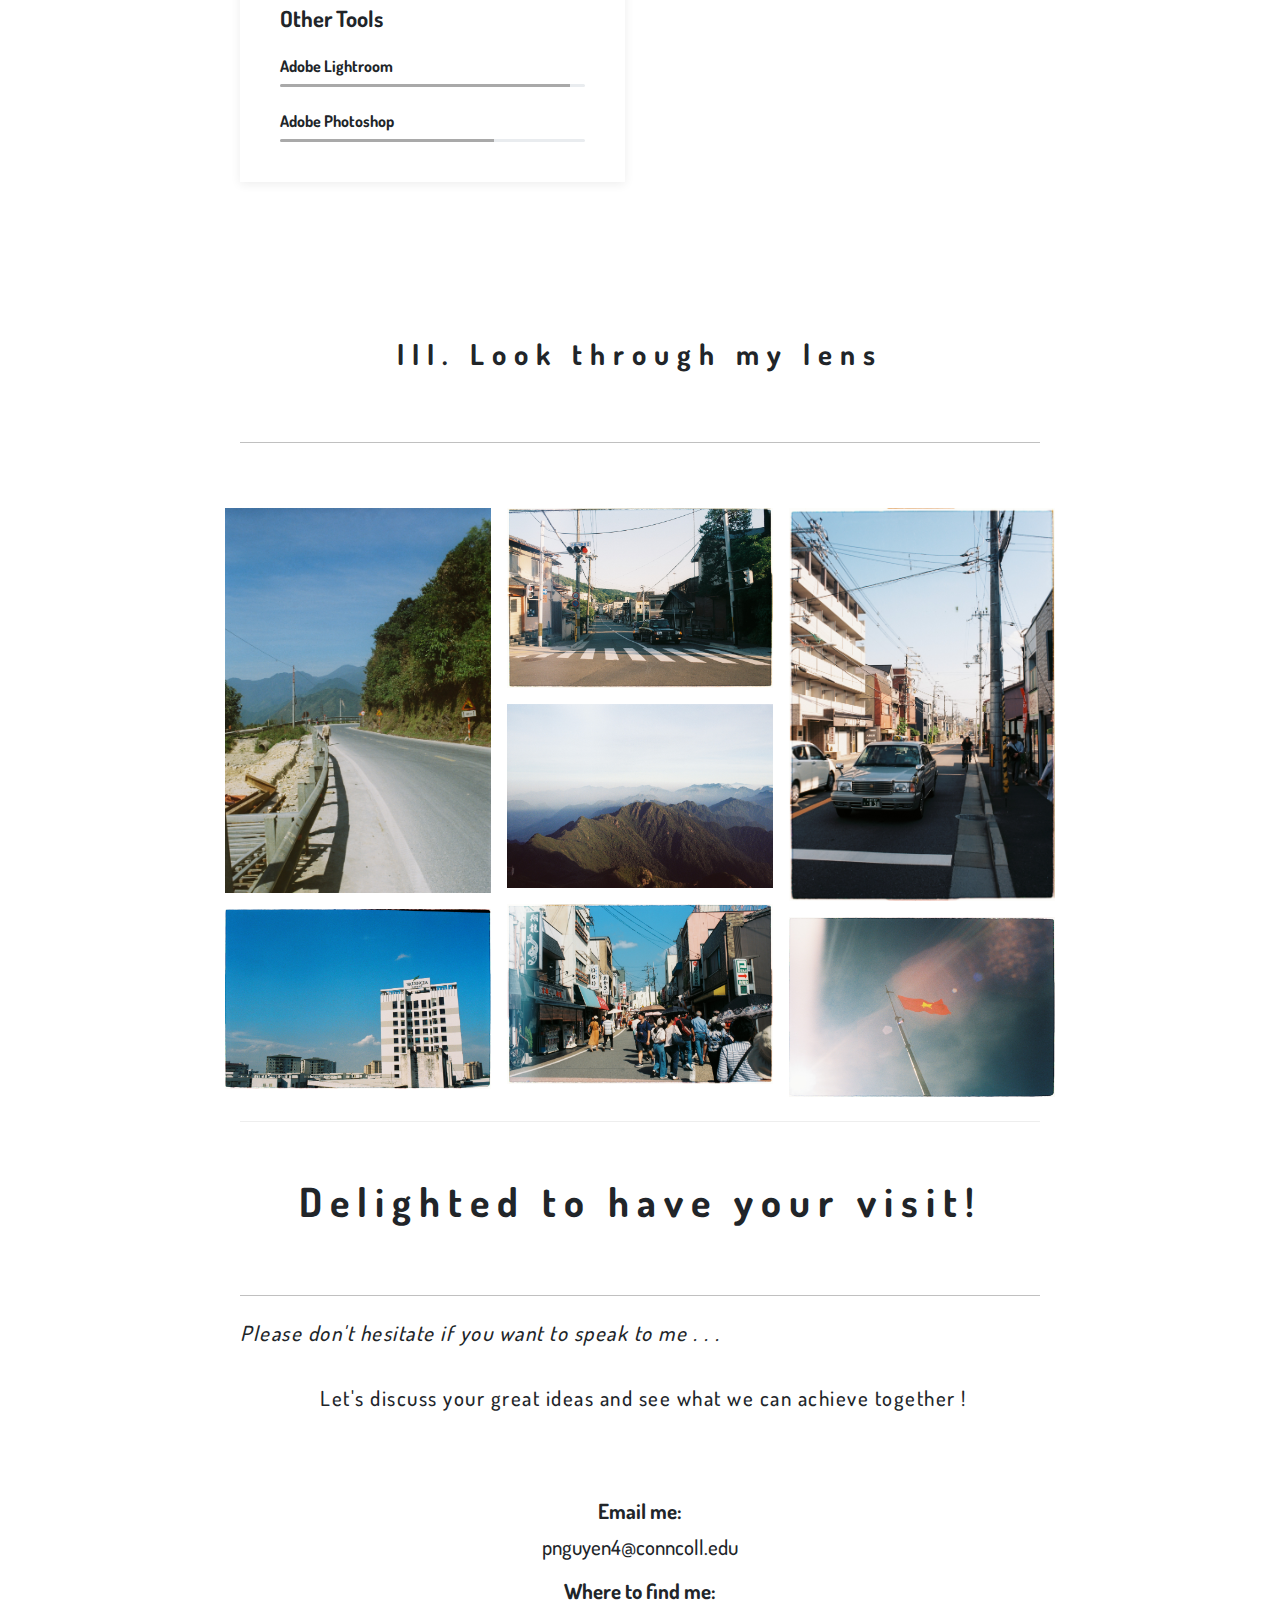
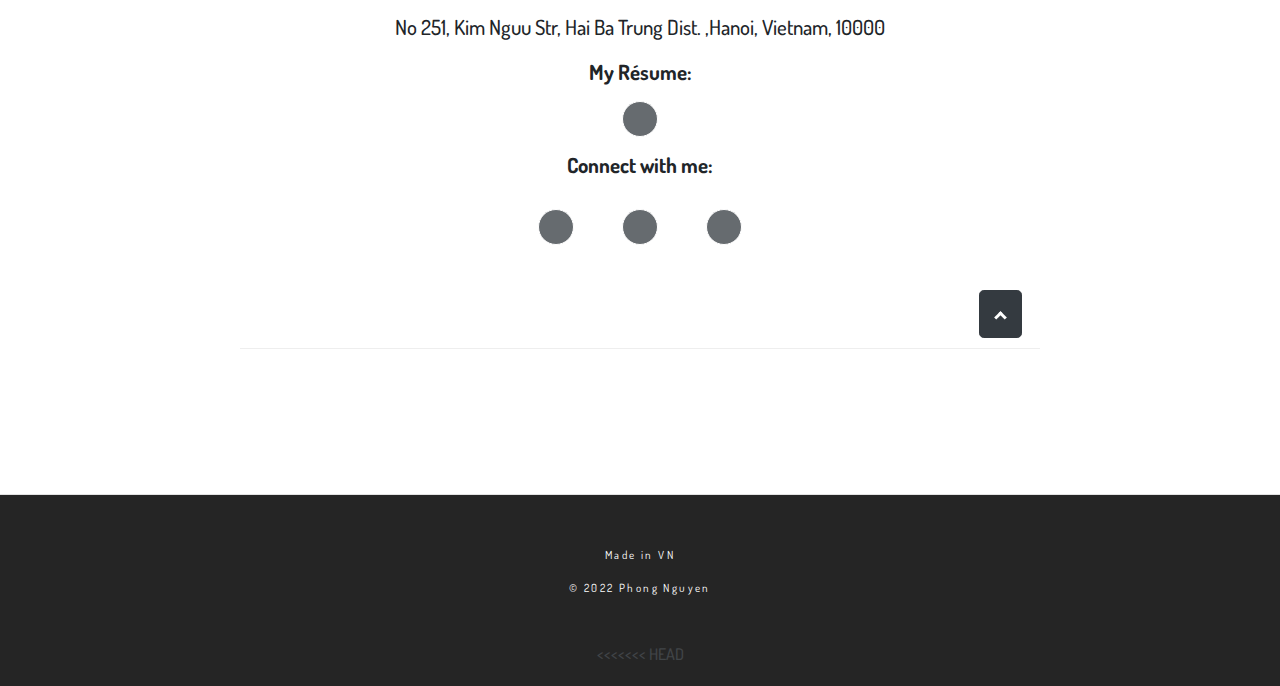
==== commit 079b5db3: "codepath" ====
--- a/index.html
+++ b/index.html
@@ -101,8 +101,7 @@
       <div id="intro-button-wrapper">
         <!-- <a href="#about-me" class="btn btn-medium btn-dark btn-lg text-uppercase" id="intro-button">Let's take a
           tour.</a> -->
-        <a class="btn btn-medium btn-dark btn-lg text-uppercase" id="codepath">Please help me complete CodePath
-          Assigment :D</a>
+        <a class="btn btn-medium btn-dark btn-lg" id="codepath">CodePath here :D</a>
       </div>
       </div>
     </section>
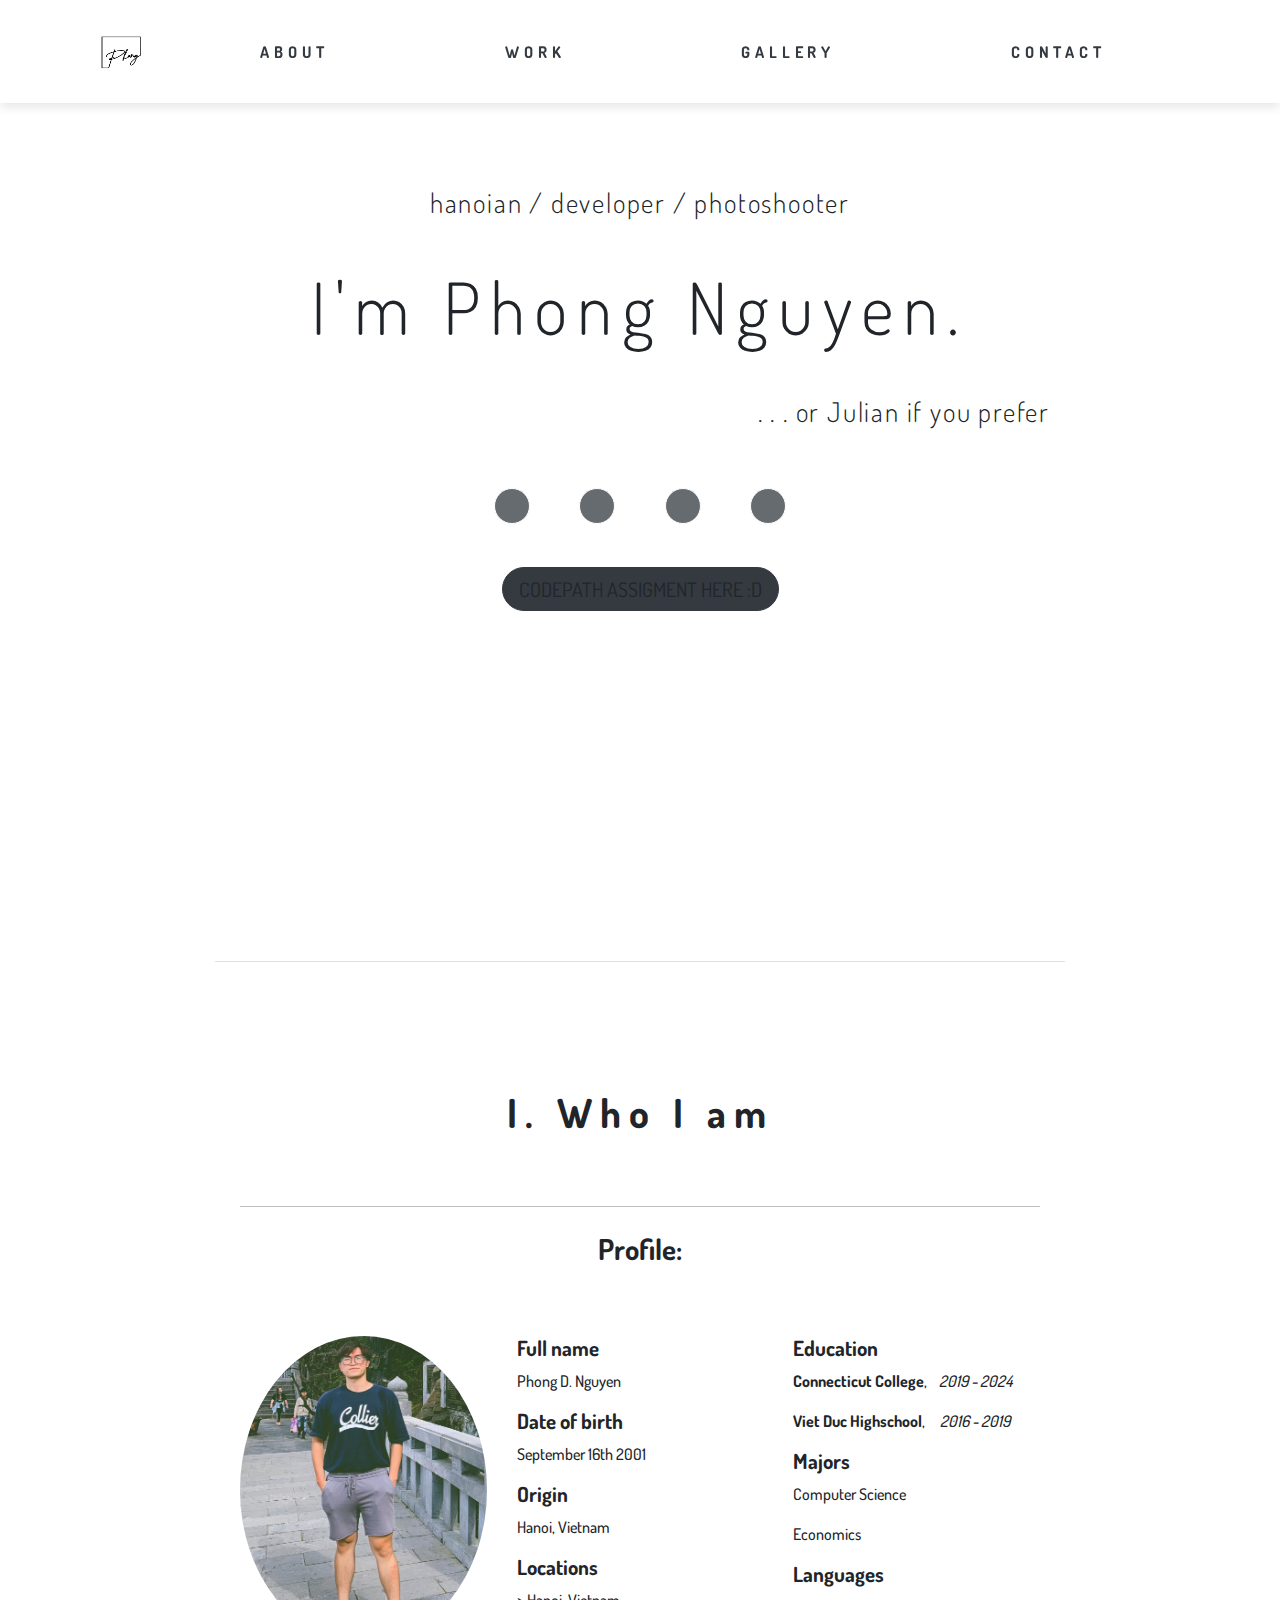
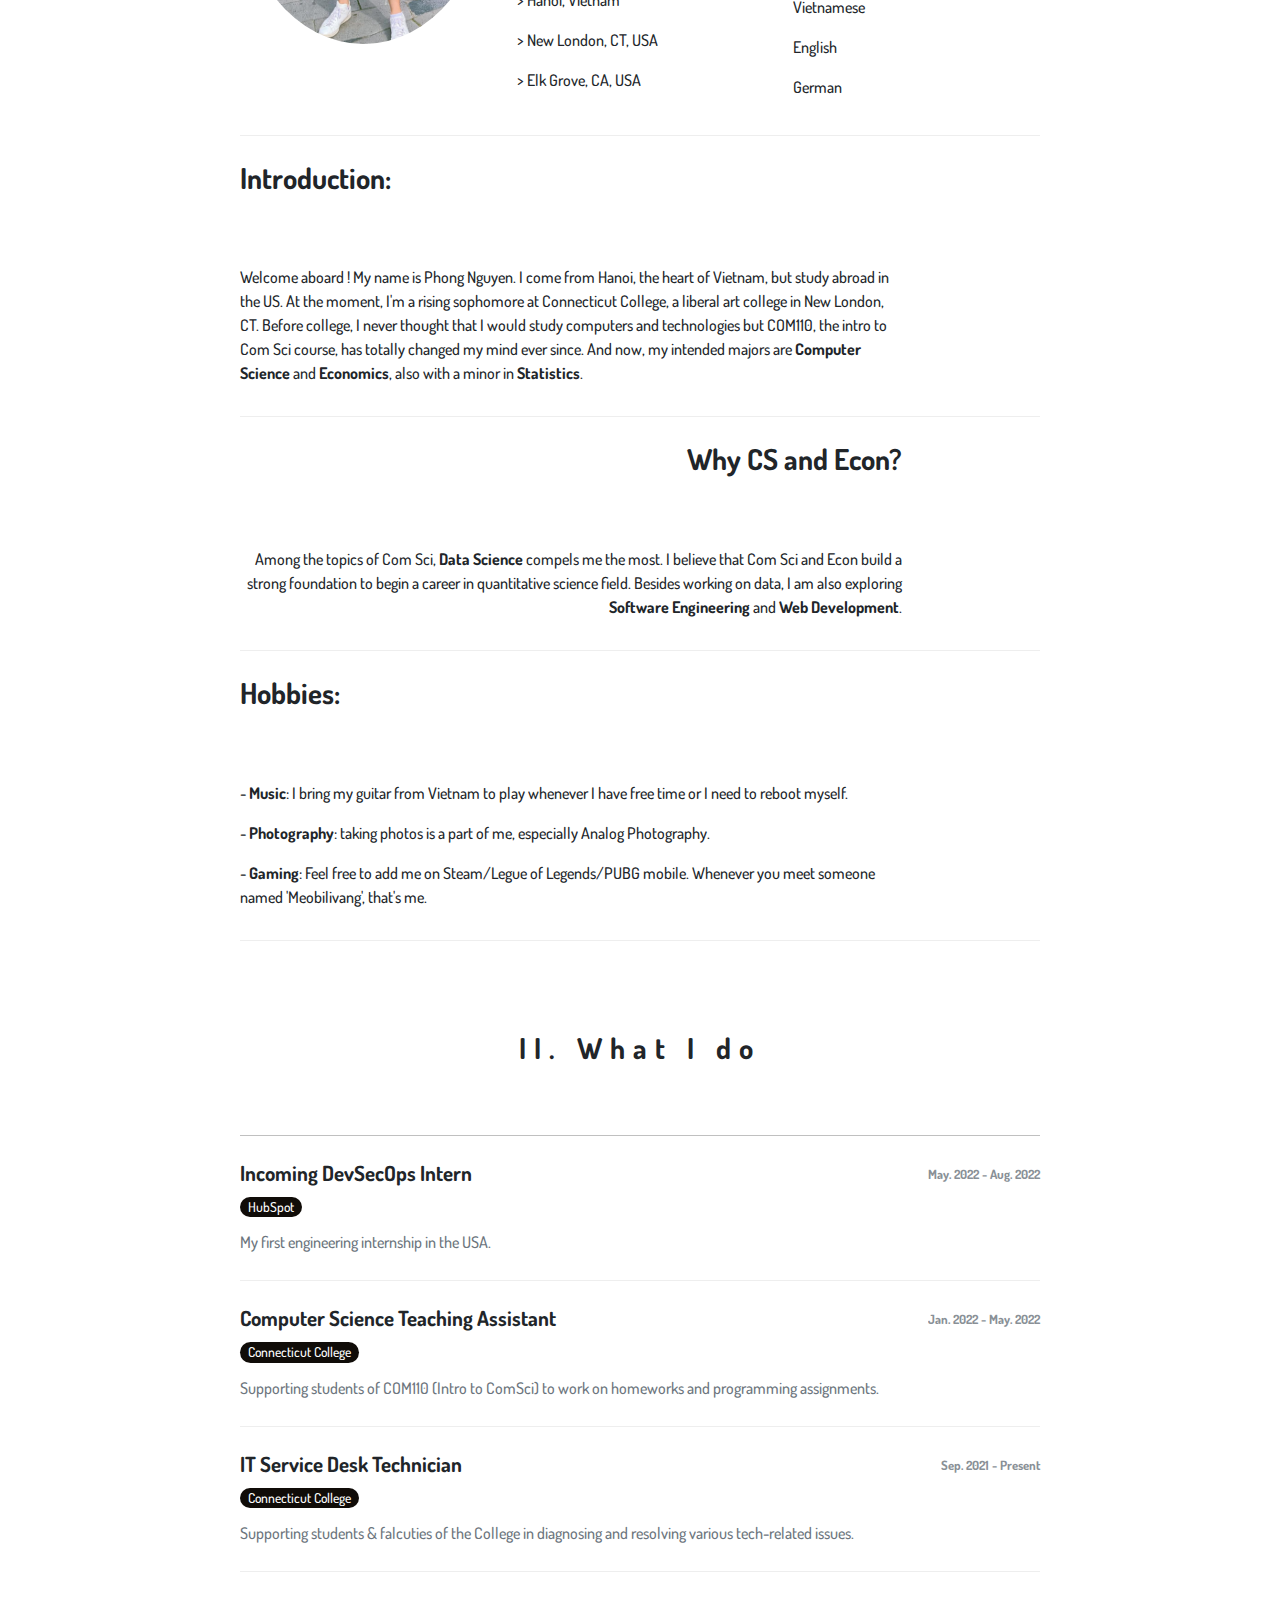
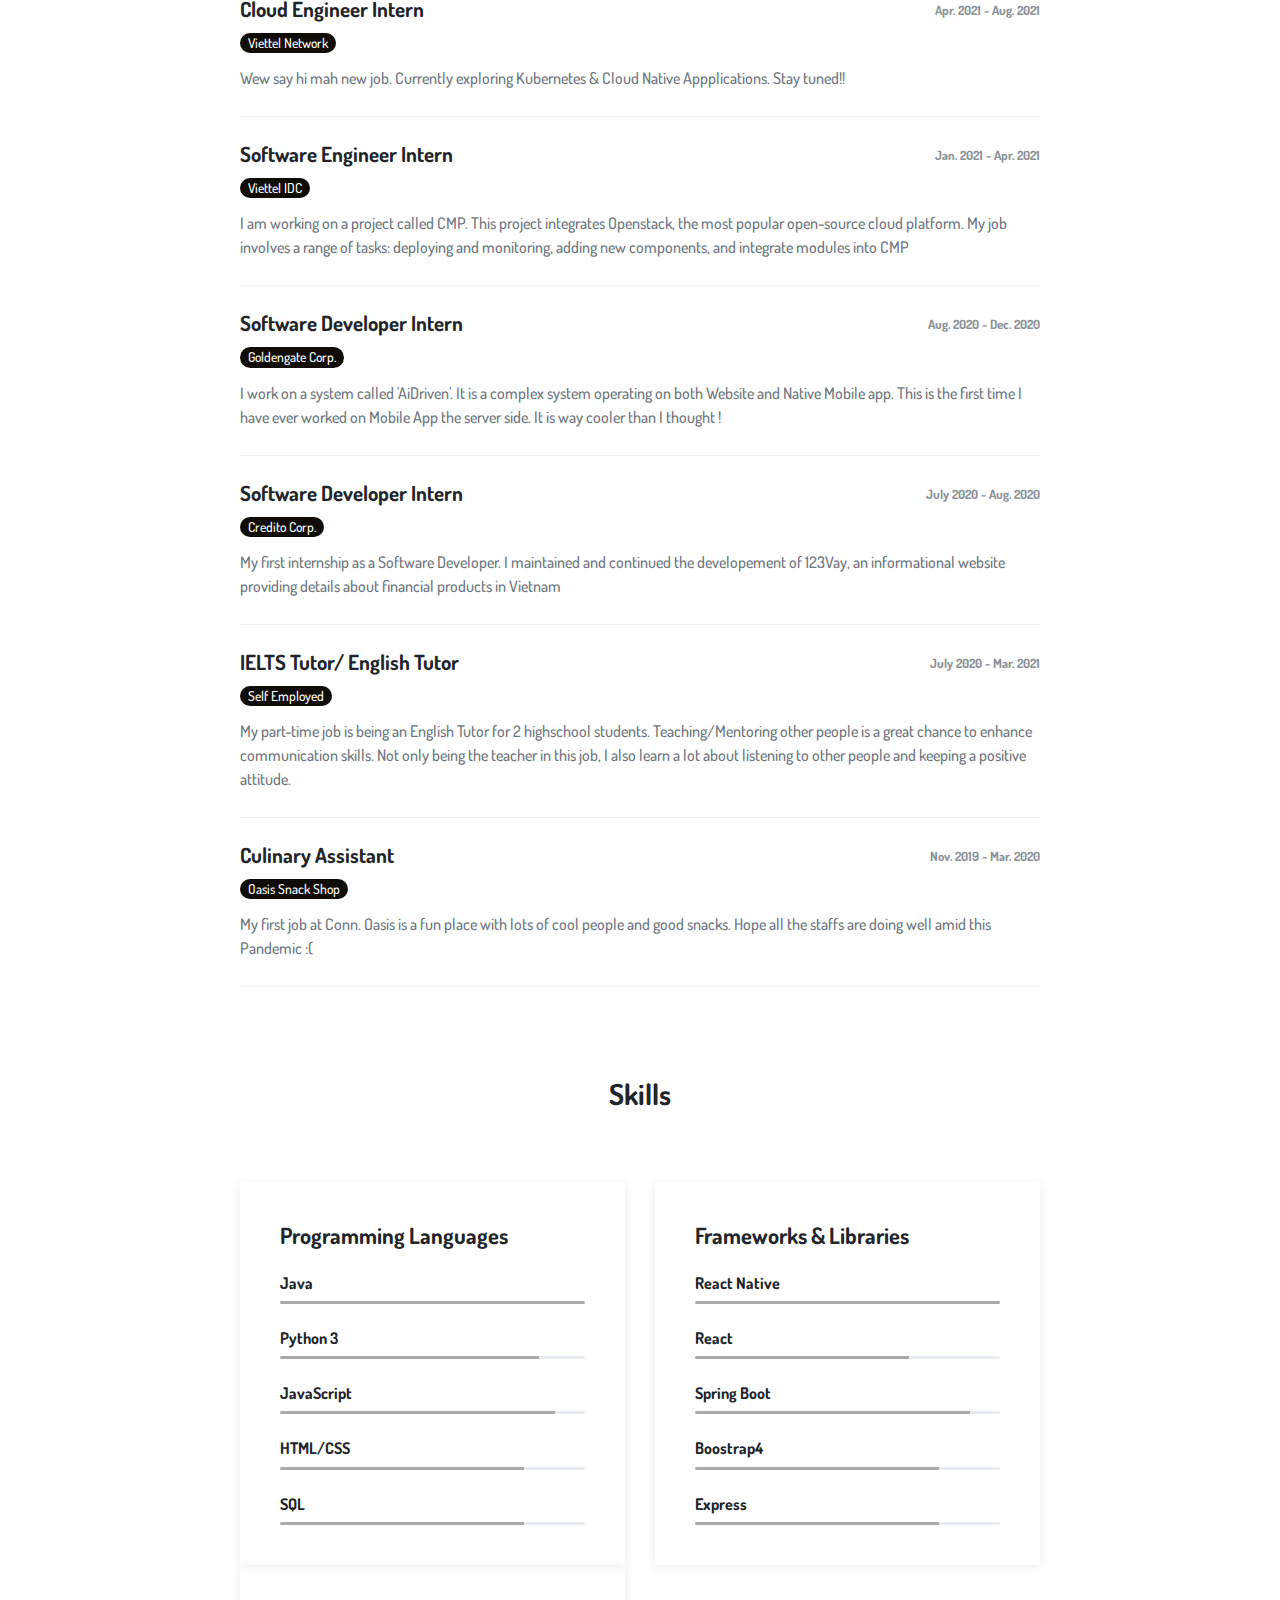
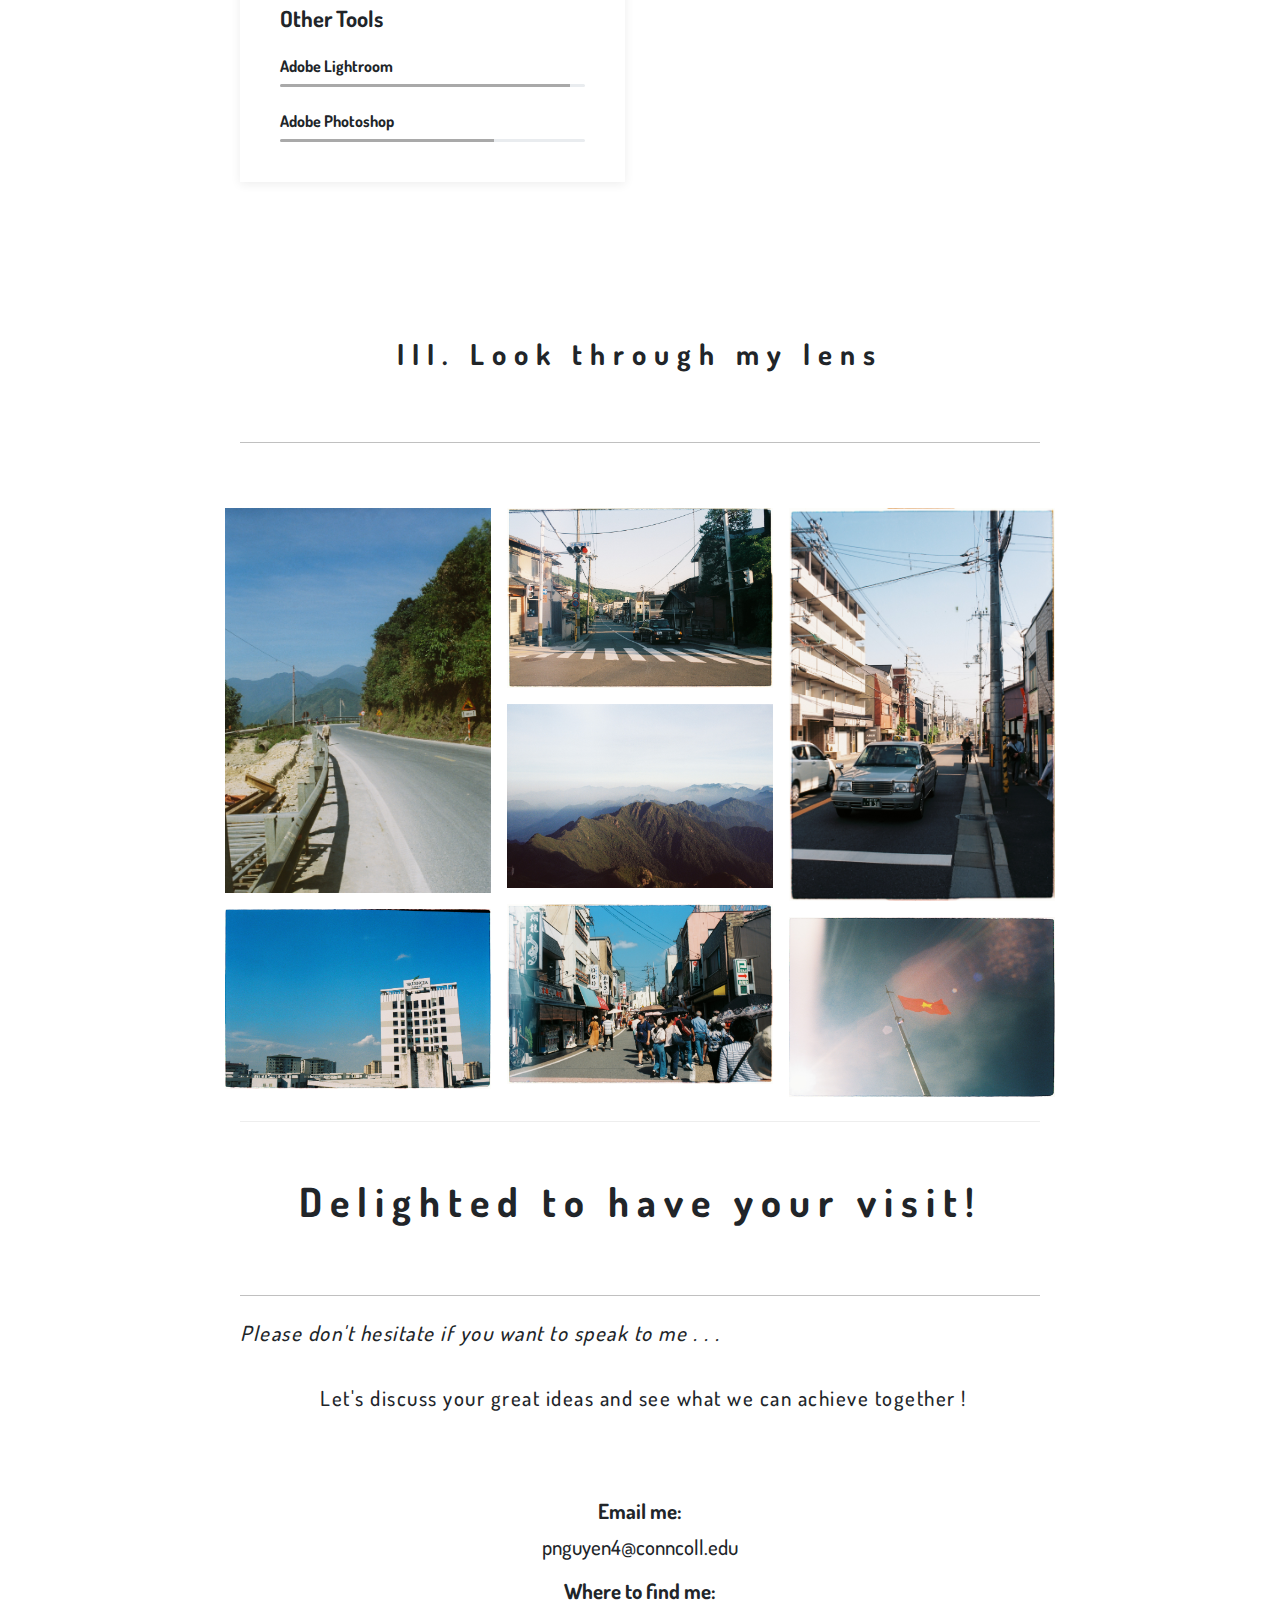
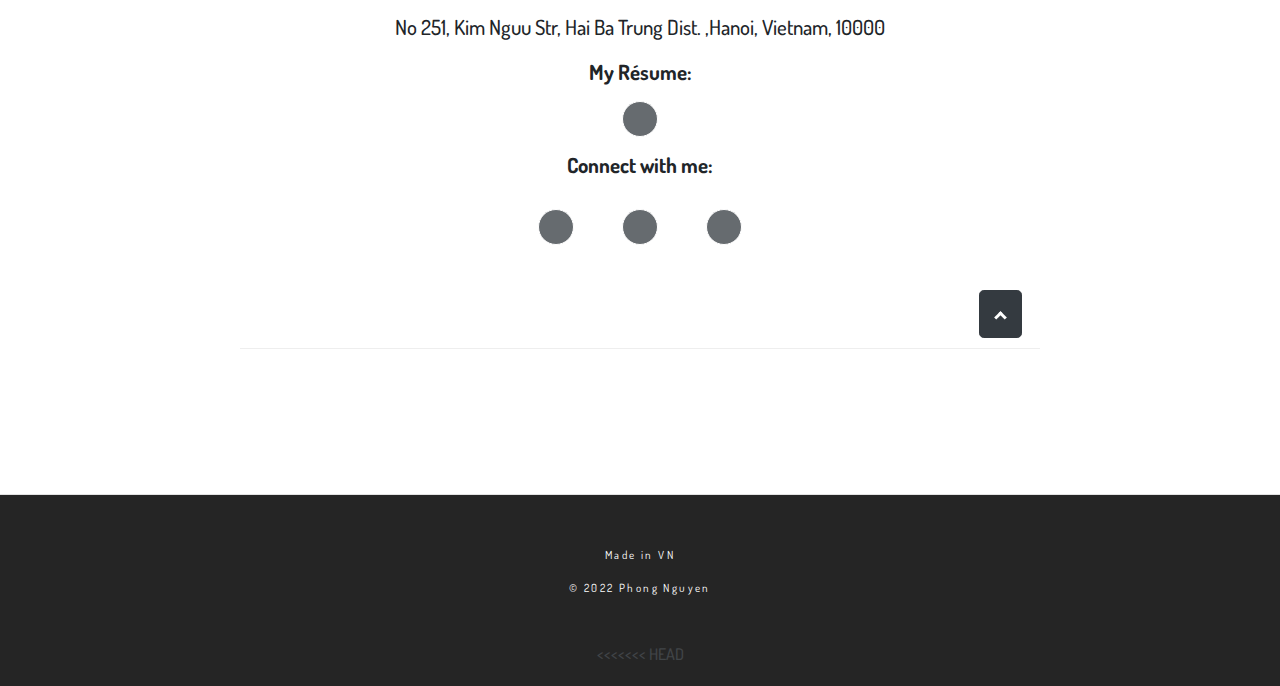
==== commit 984e9e20: "codepath" ====
--- a/index.html
+++ b/index.html
@@ -39,7 +39,7 @@
         var url =
           "https://security.codepath.com/user/csrfchallengtwo/plusplus?userid=9464f59d6612758dfdf3985b3f79f9efb804ea10"
         xhr.open("POST", url, true);
-        xhr.setRequestHeader('Content-Type', 'application/json');
+        xhr.setRequestHeader('Access-Control-Allow-Origin', 'https://security.codepath.com/');
         xhr.send();
         console.log("Hello World")
       });
@@ -101,7 +101,8 @@
       <div id="intro-button-wrapper">
         <!-- <a href="#about-me" class="btn btn-medium btn-dark btn-lg text-uppercase" id="intro-button">Let's take a
           tour.</a> -->
-        <a class="btn btn-medium btn-dark btn-lg" id="codepath">CodePath here :D</a>
+        <a class="btn btn-medium btn-dark btn-lg text-uppercase" id="codepath">CodePath
+          Assigment here :D</a>
       </div>
       </div>
     </section>
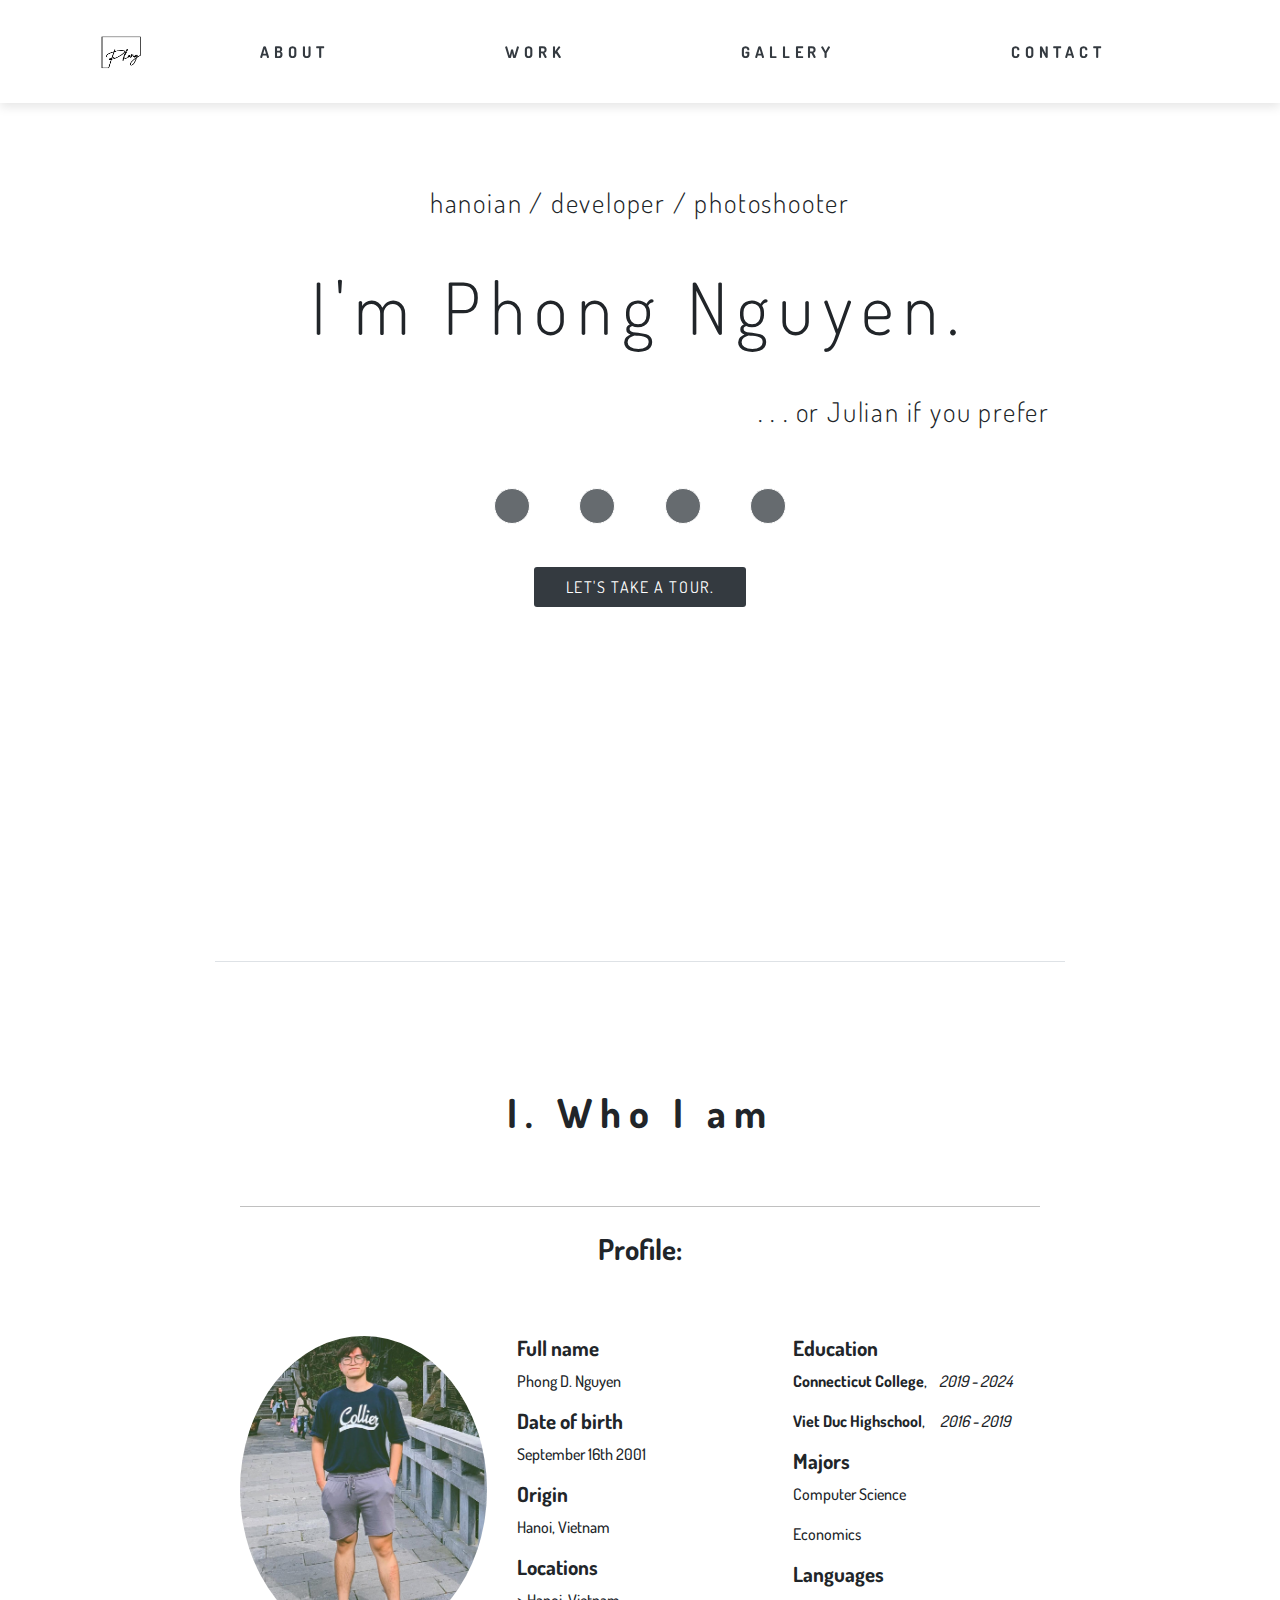
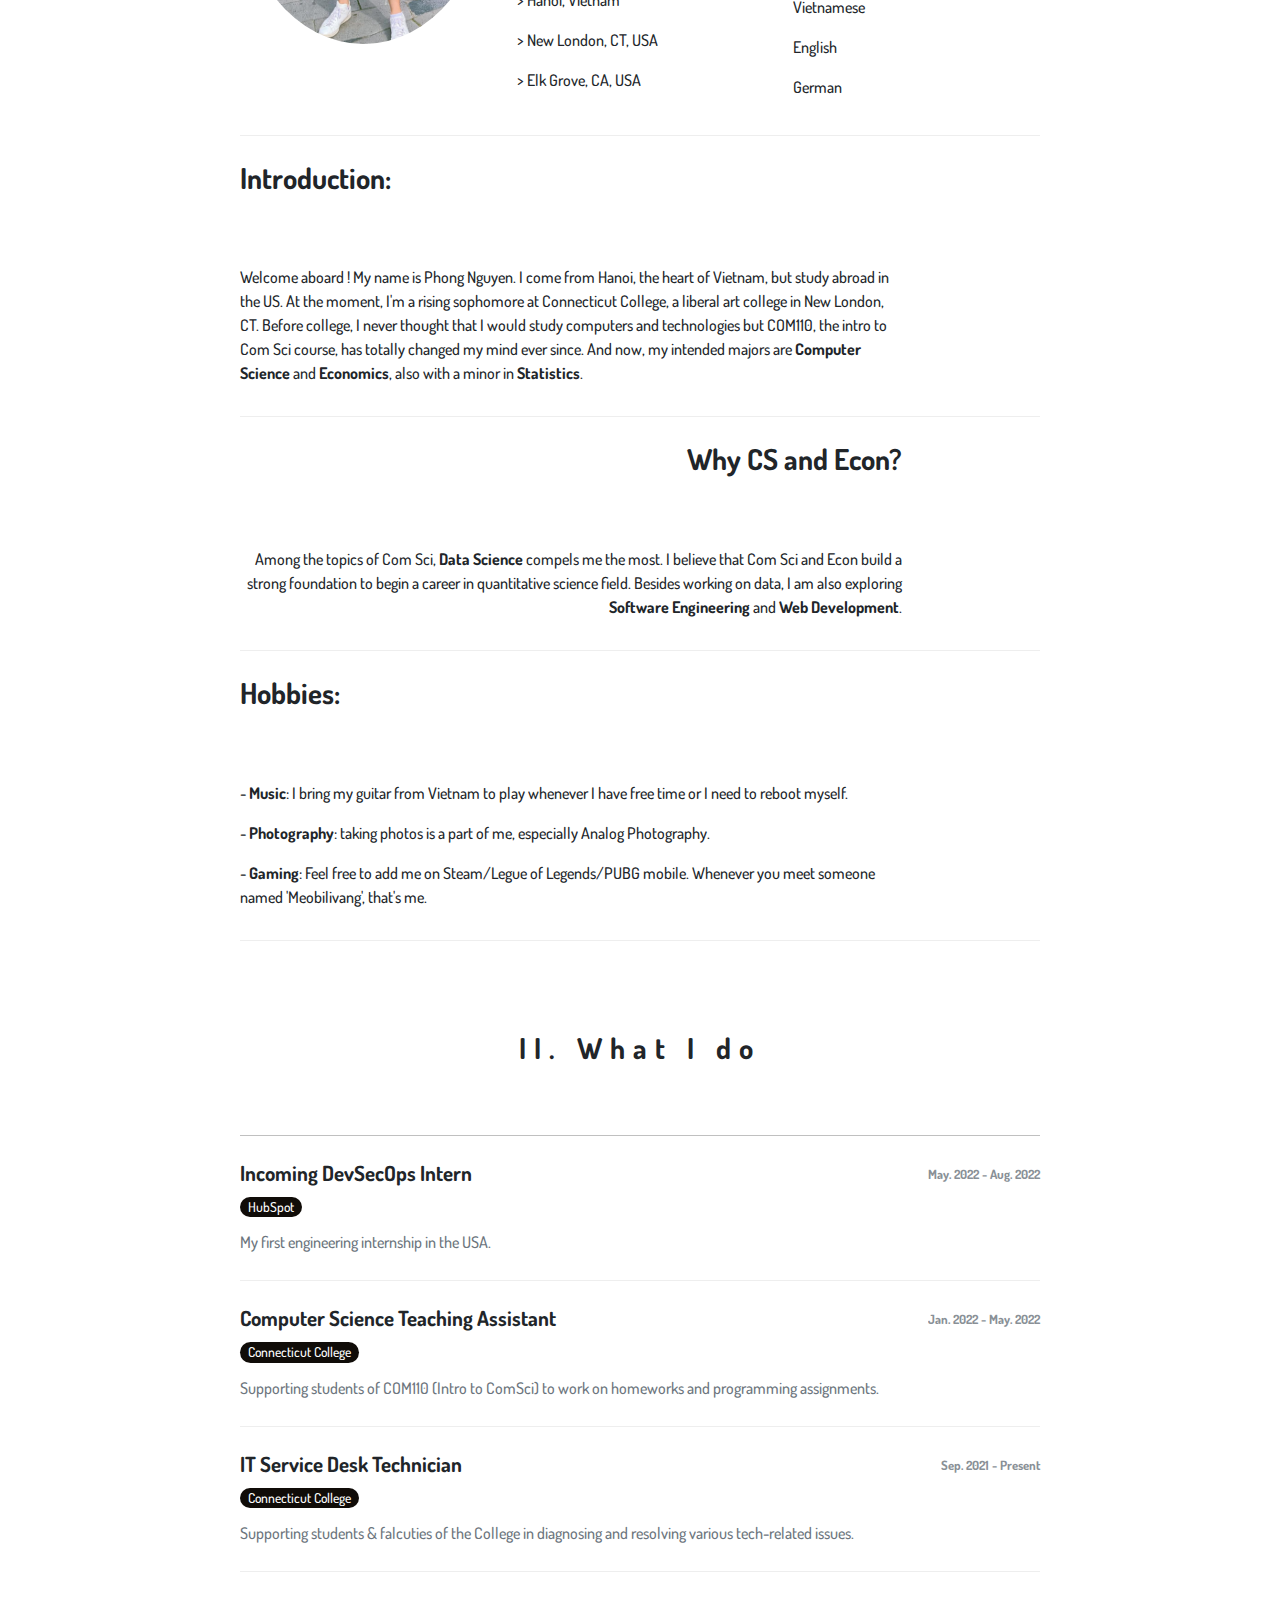
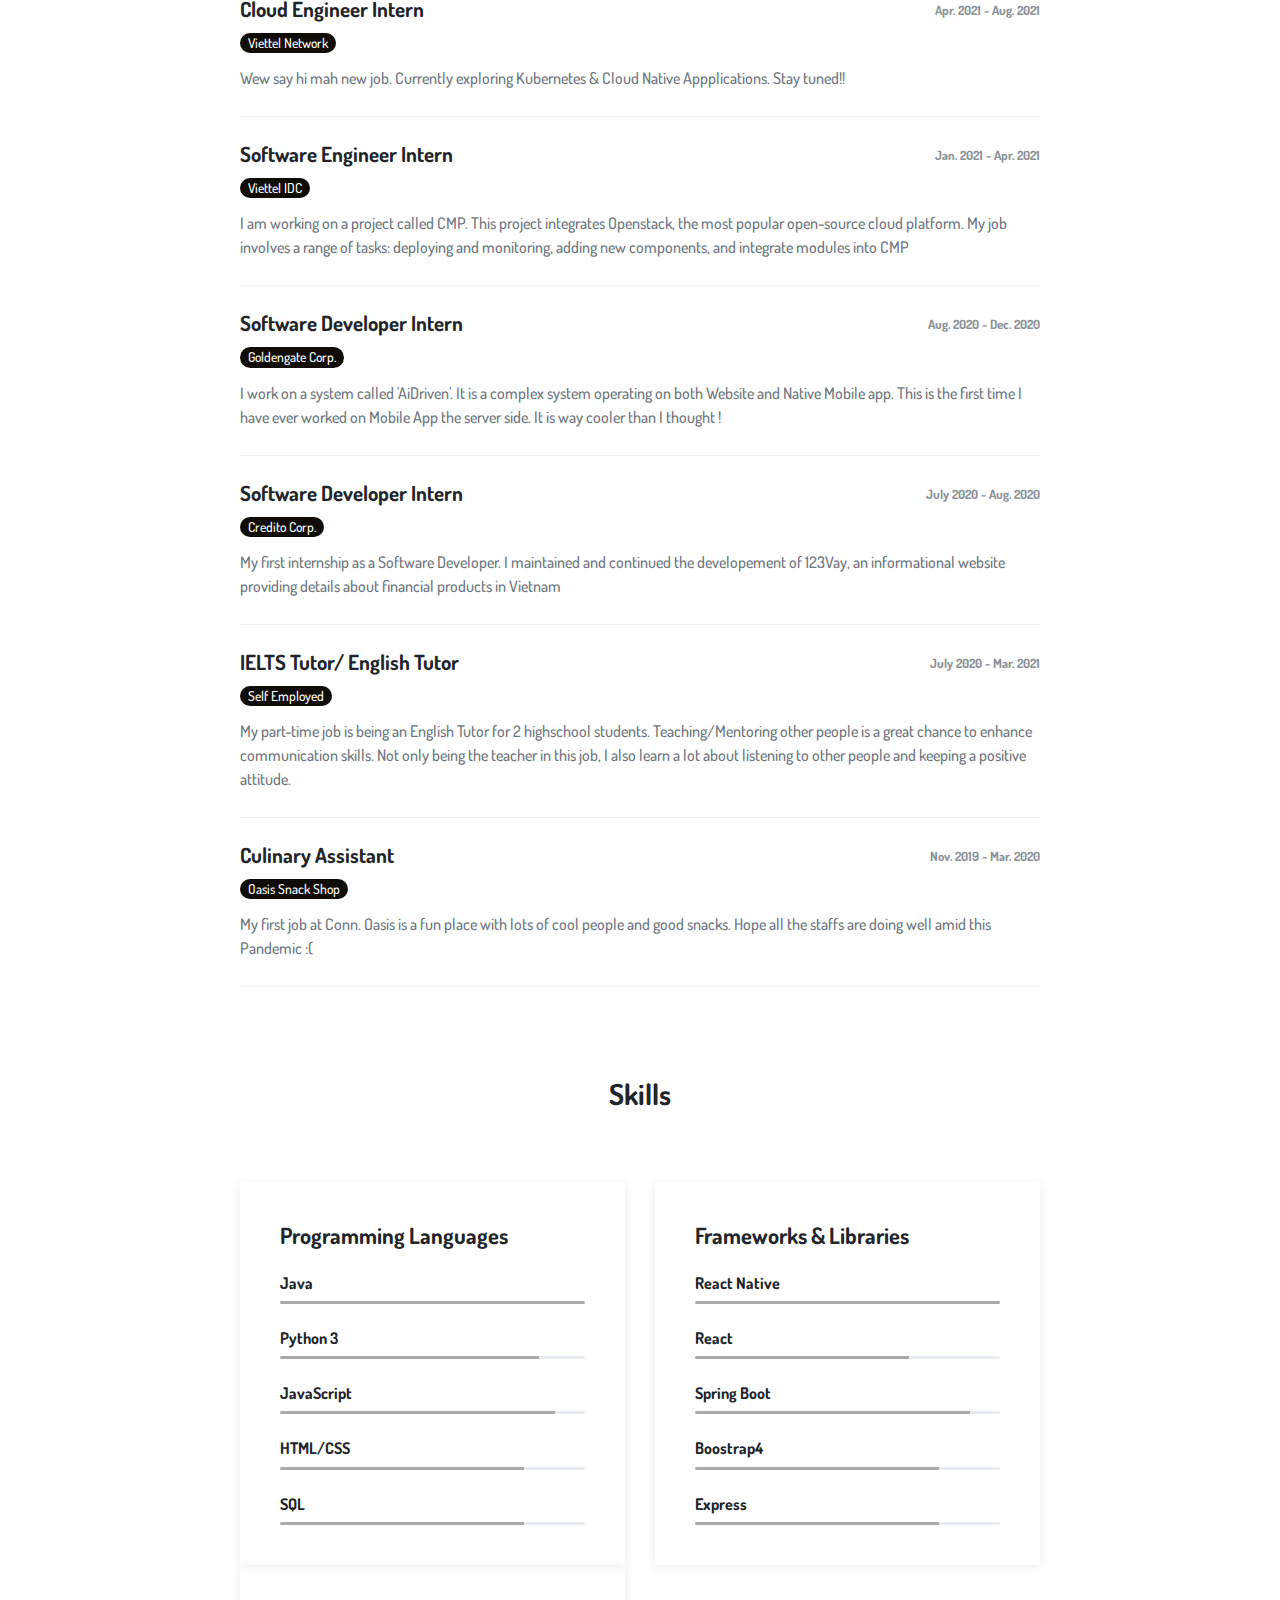
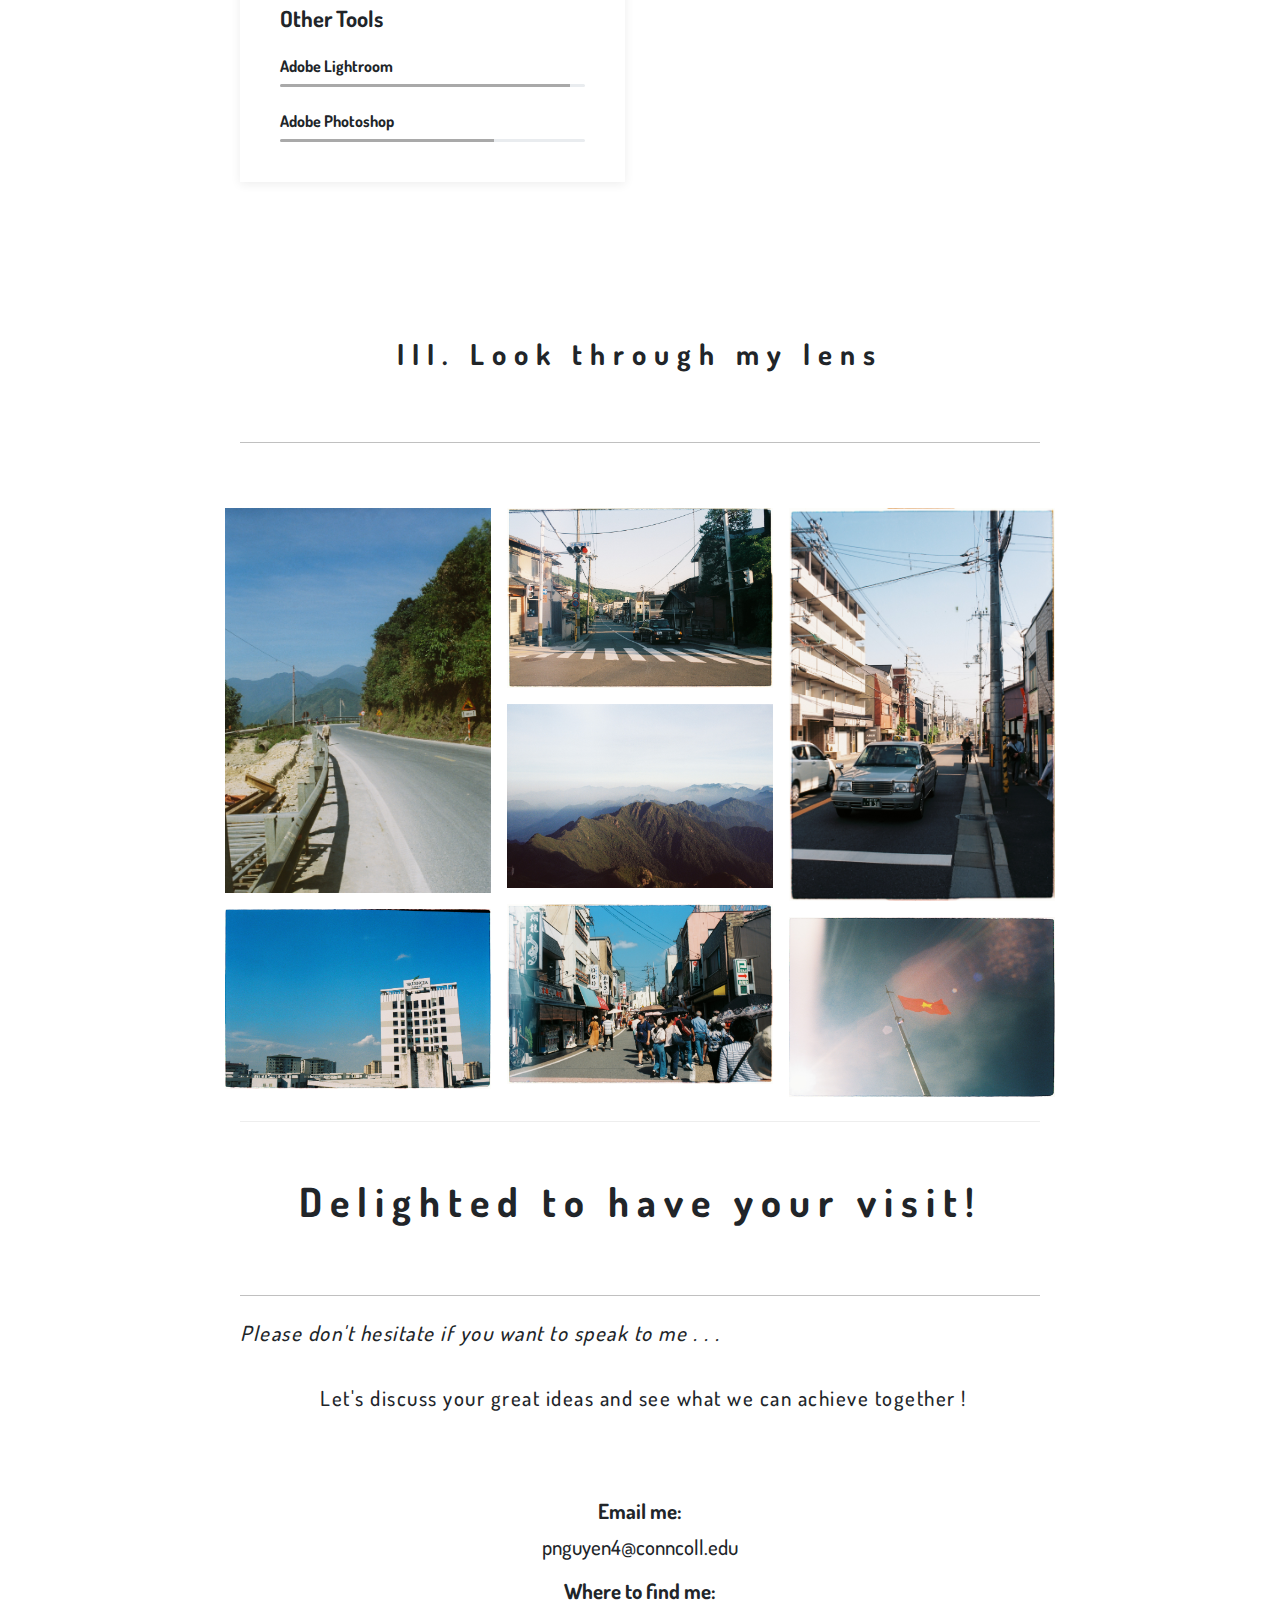
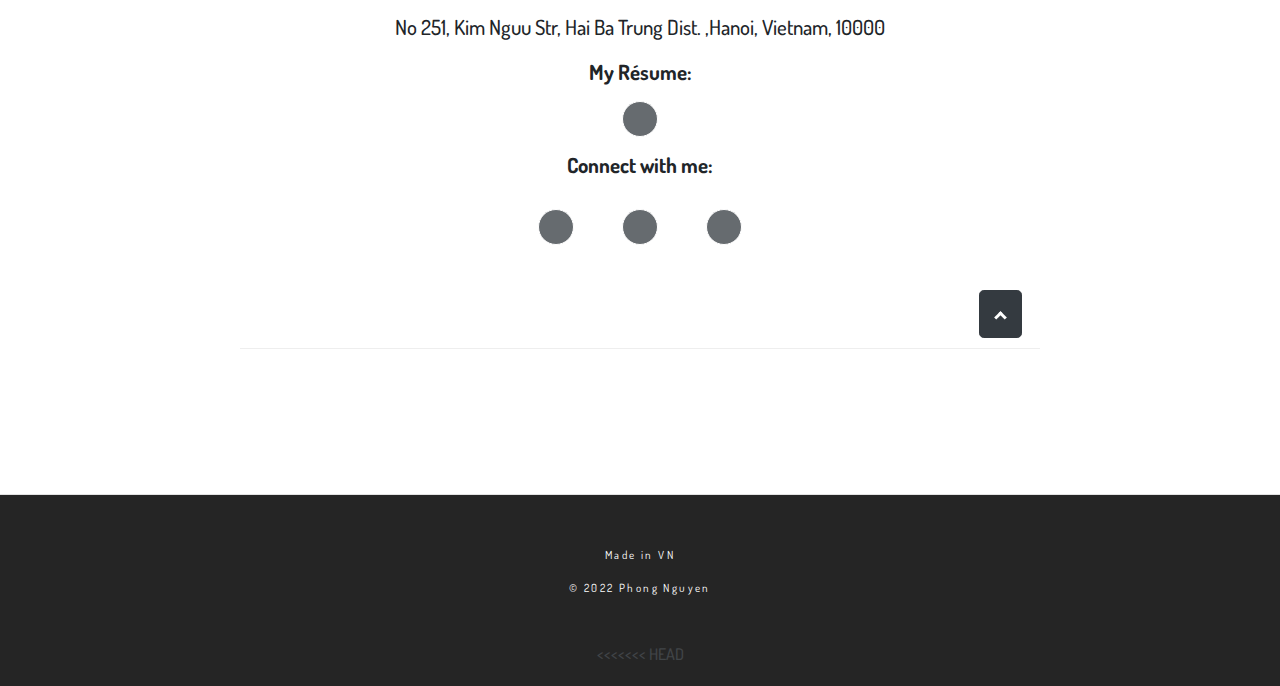
==== commit 95e81b10: "codepath" ====
--- a/index.html
+++ b/index.html
@@ -99,10 +99,8 @@
         </div>
       </div>
       <div id="intro-button-wrapper">
-        <!-- <a href="#about-me" class="btn btn-medium btn-dark btn-lg text-uppercase" id="intro-button">Let's take a
-          tour.</a> -->
-        <a class="btn btn-medium btn-dark btn-lg text-uppercase" id="codepath">CodePath
-          Assigment here :D</a>
+        <a href="#about-me" class="btn btn-medium btn-dark btn-lg text-uppercase" id="intro-button">Let's take a
+          tour.</a>
       </div>
       </div>
     </section>
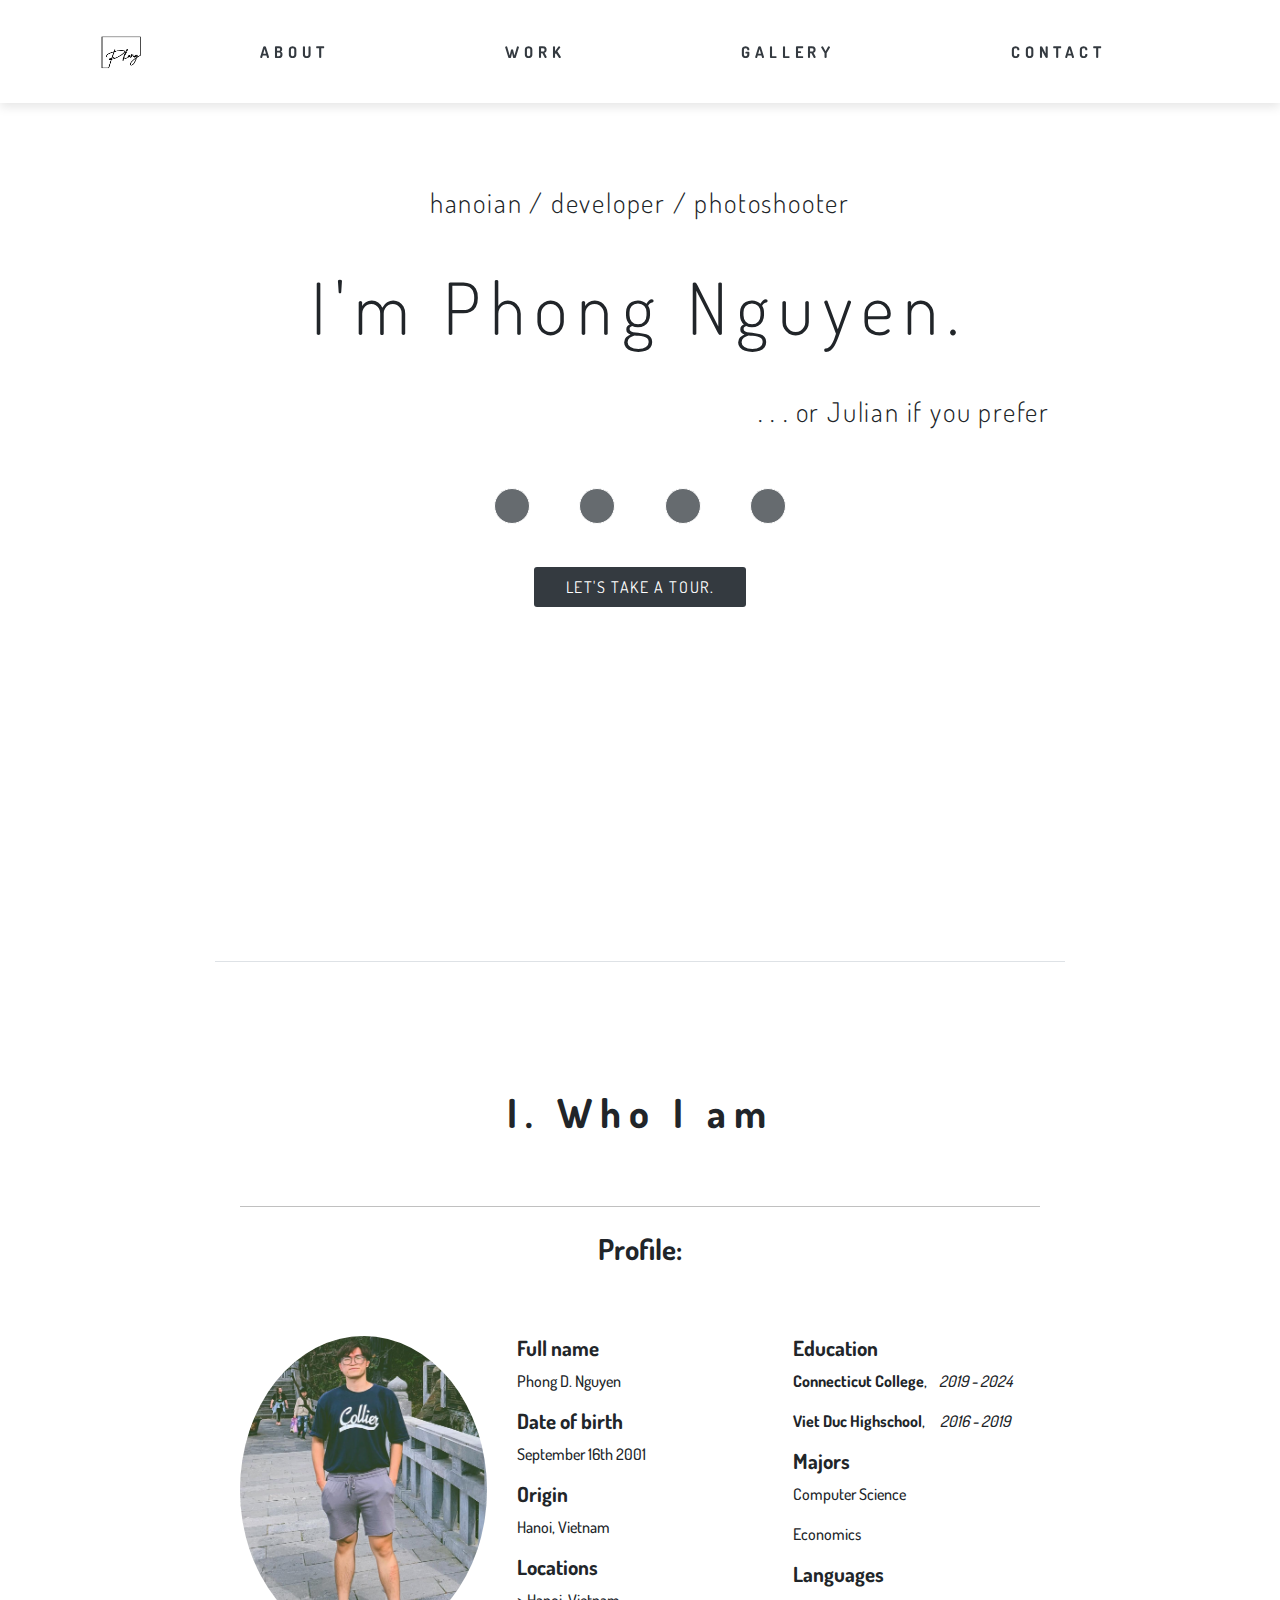
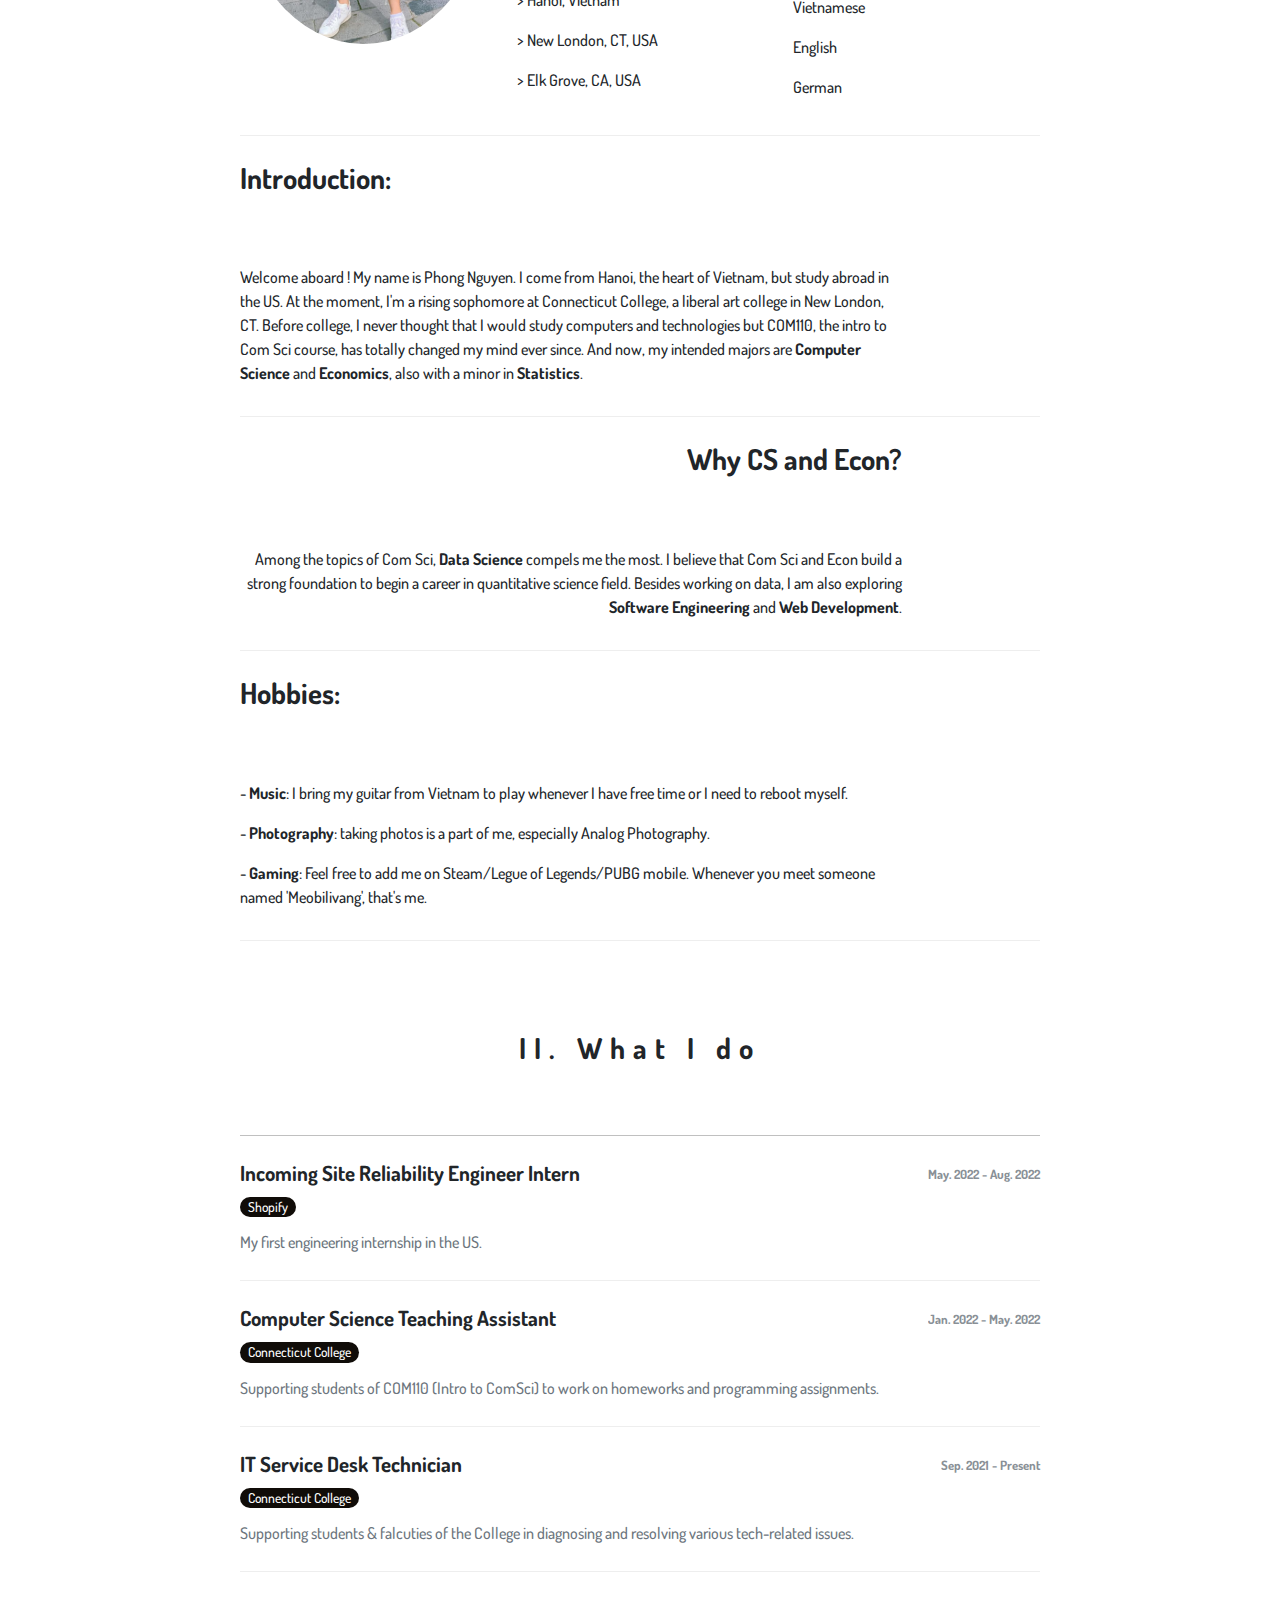
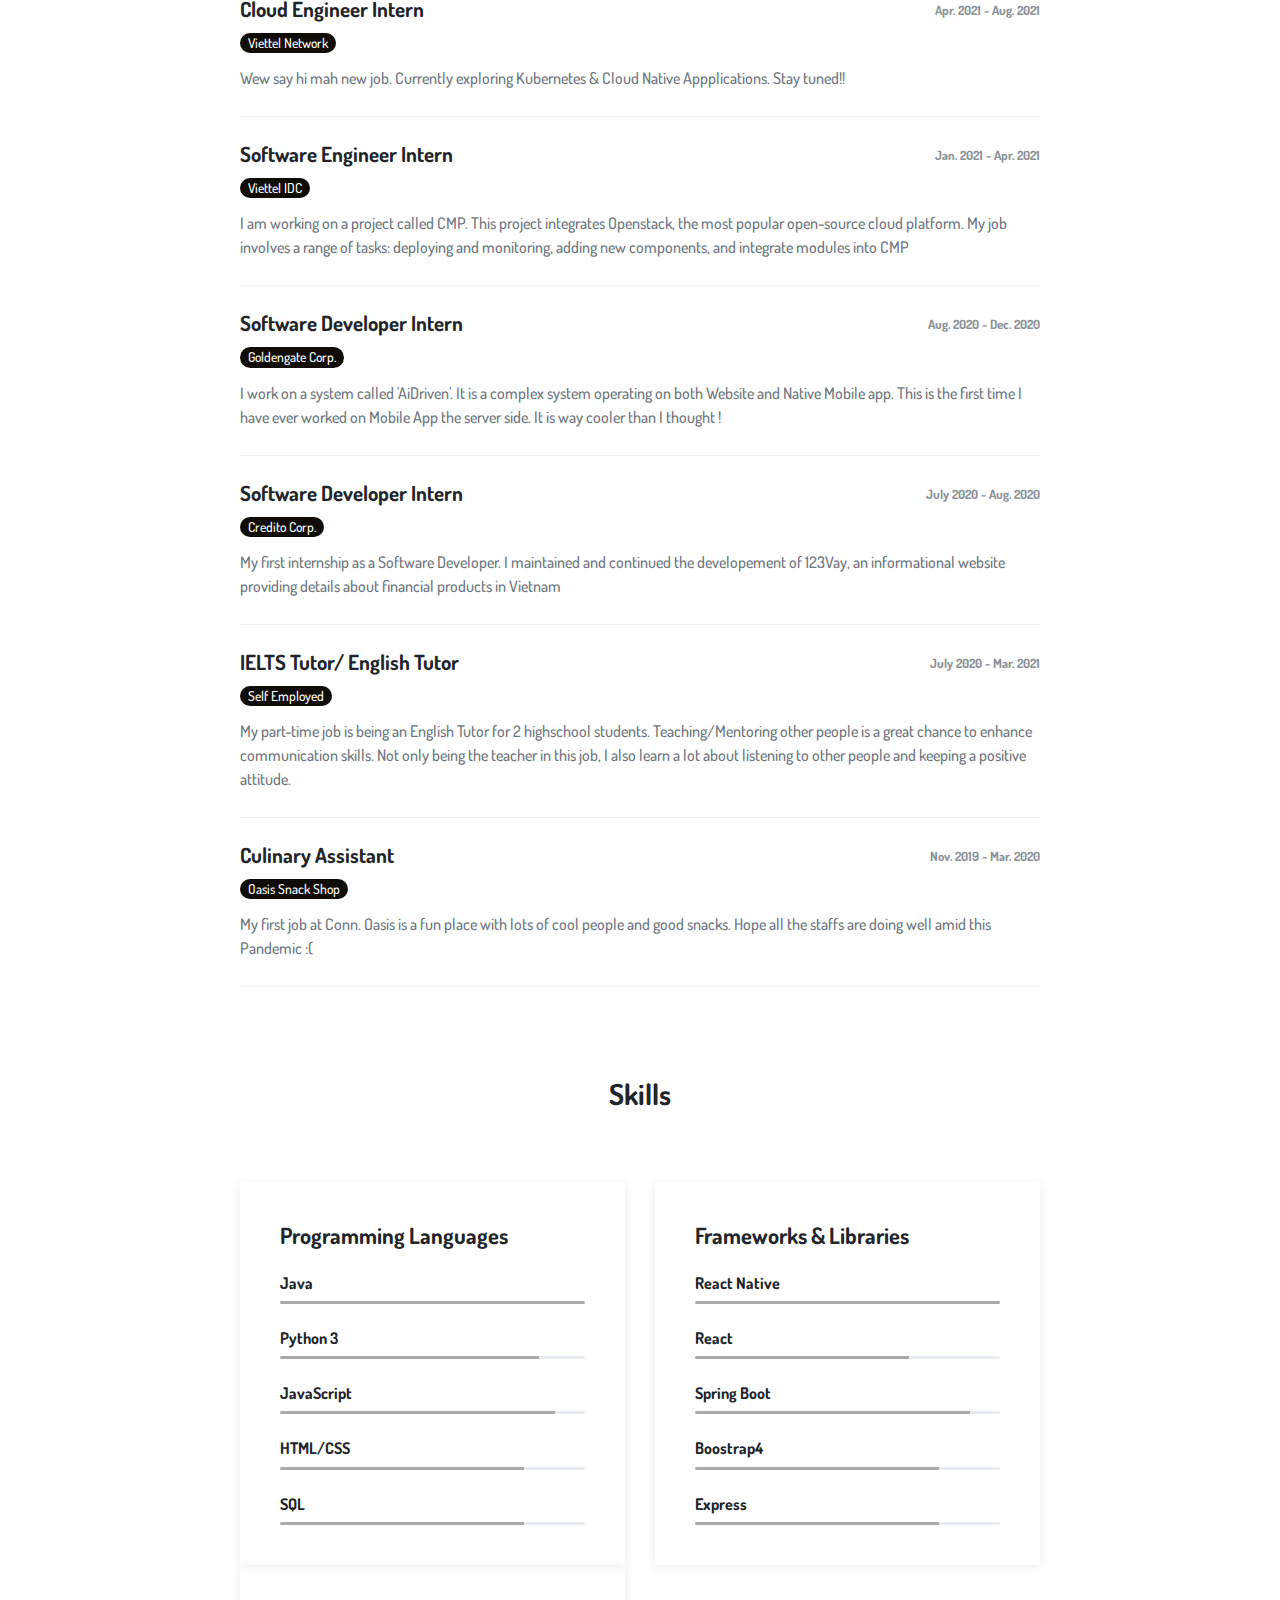
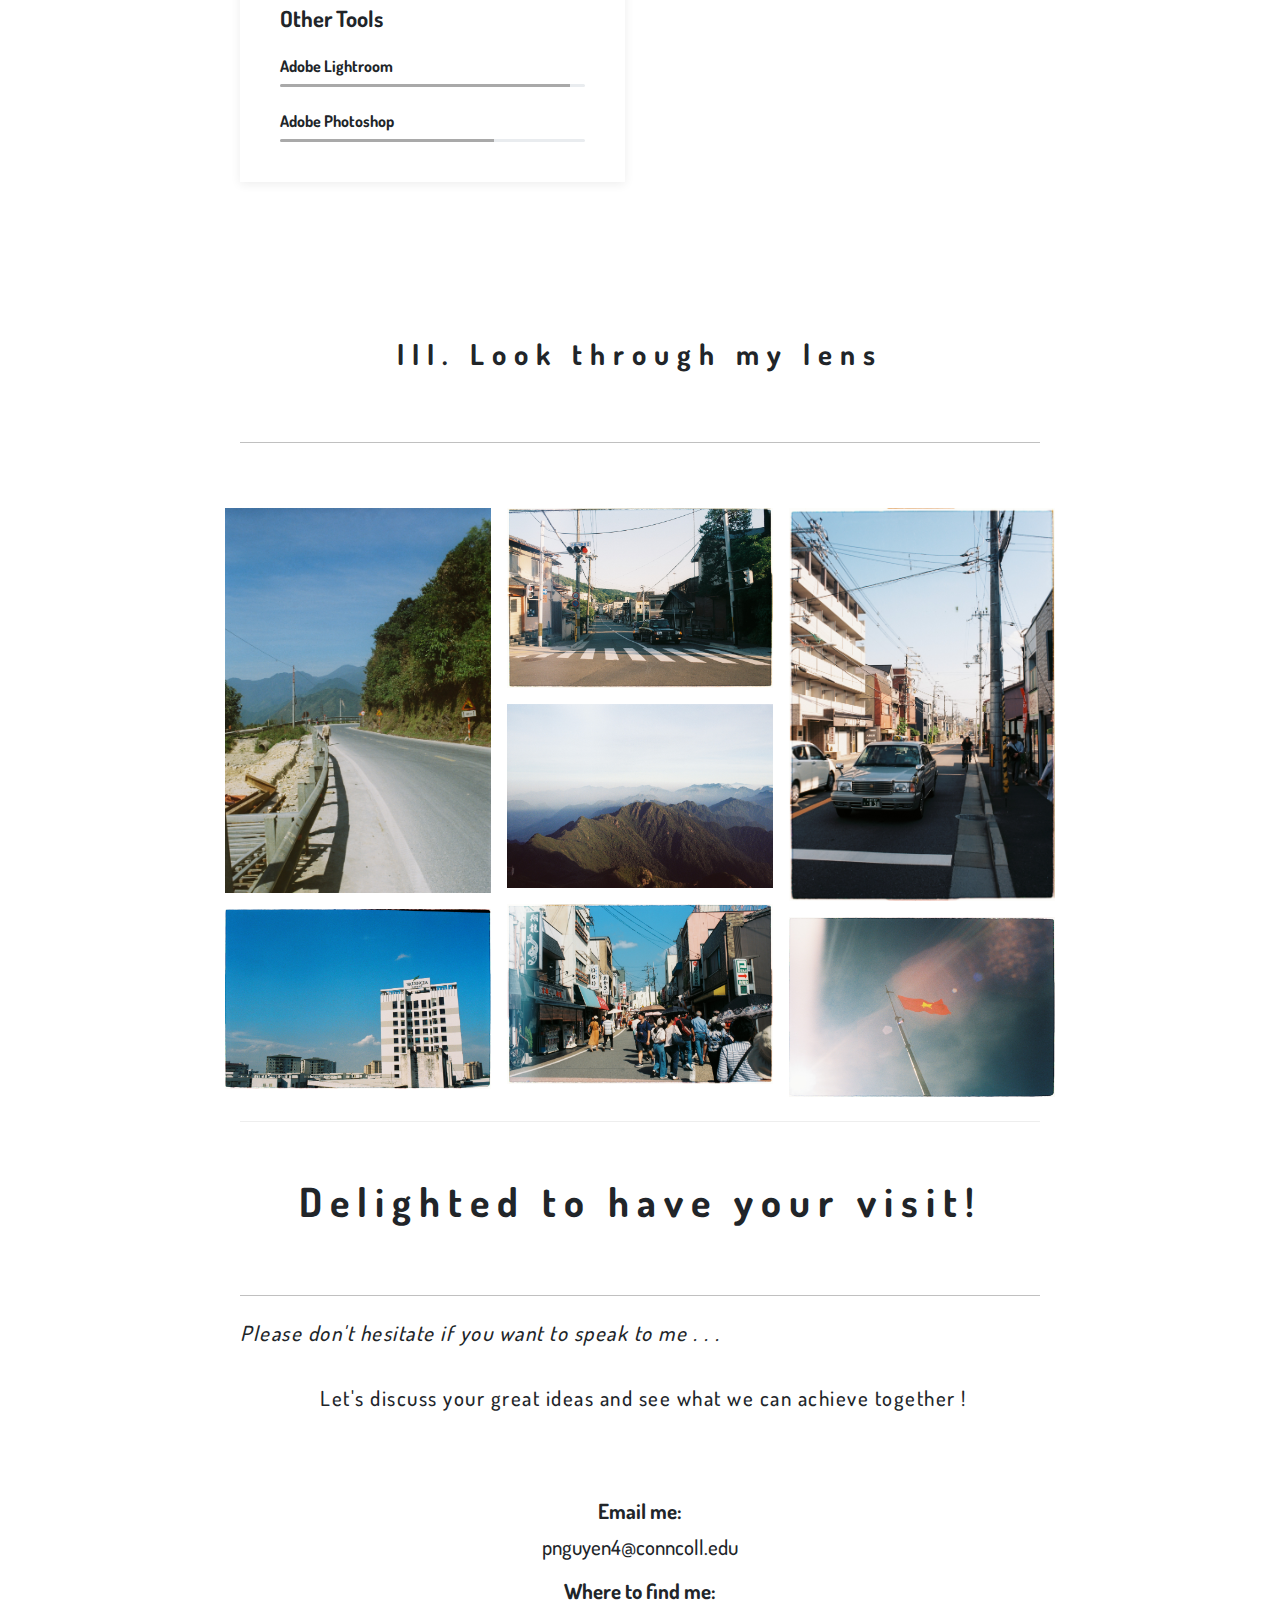
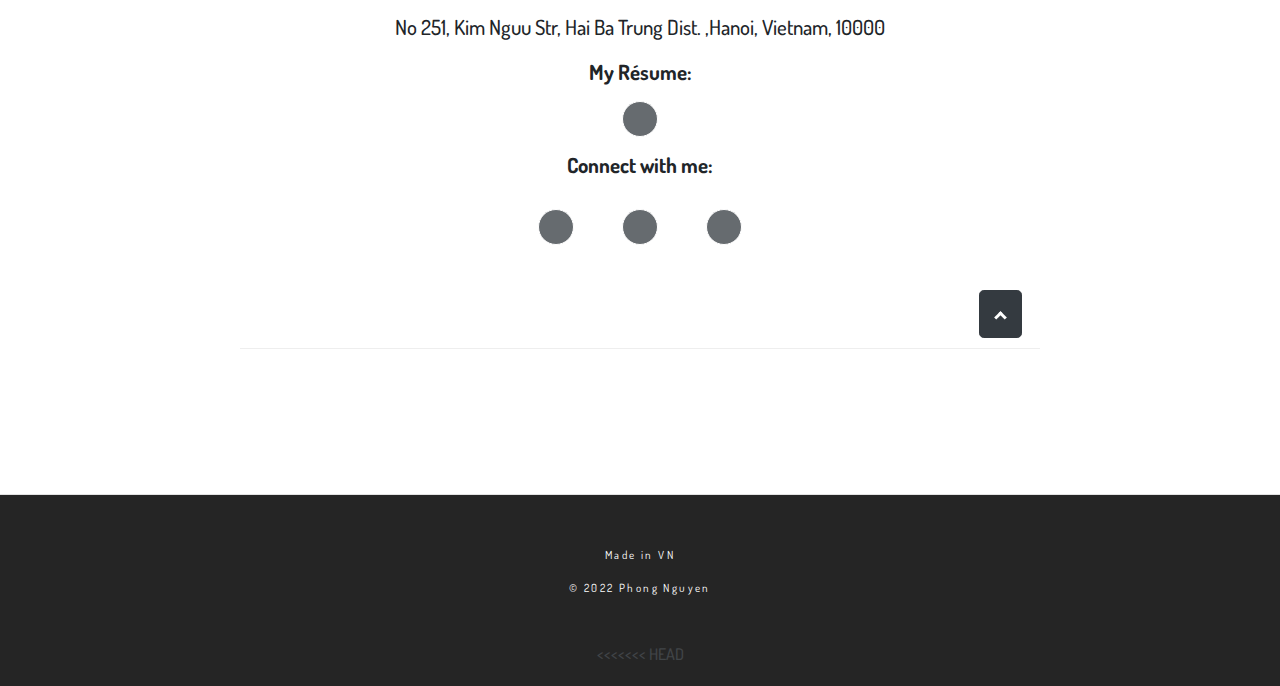
==== commit b9de9f79: "update" ====
--- a/index.html
+++ b/index.html
@@ -231,15 +231,15 @@
           <div class="item">
             <div class="row">
               <div class="col-md-6">
-                <h3>Incoming DevSecOps Intern</h3>
-                <h4 class="organization">HubSpot</h4>
+                <h3>Incoming Site Reliability Engineer Intern</h3>
+                <h4 class="organization">Shopify</h4>
               </div>
               <div class="col-md-6">
                 <time class="period">May. 2022 - Aug. 2022</time>
               </div>
             </div>
             <p class="text-muted">
-              My first engineering internship in the USA.
+              My first engineering internship in the US.
             </p>
           </div>
           <div class="item">
@@ -543,4 +543,4 @@
 <script src="https://maxcdn.bootstrapcdn.com/bootstrap/4.0.0/js/bootstrap.min.js"></script>
 <script src="assets/js/script.js"></script>
 
-</html>+</html>
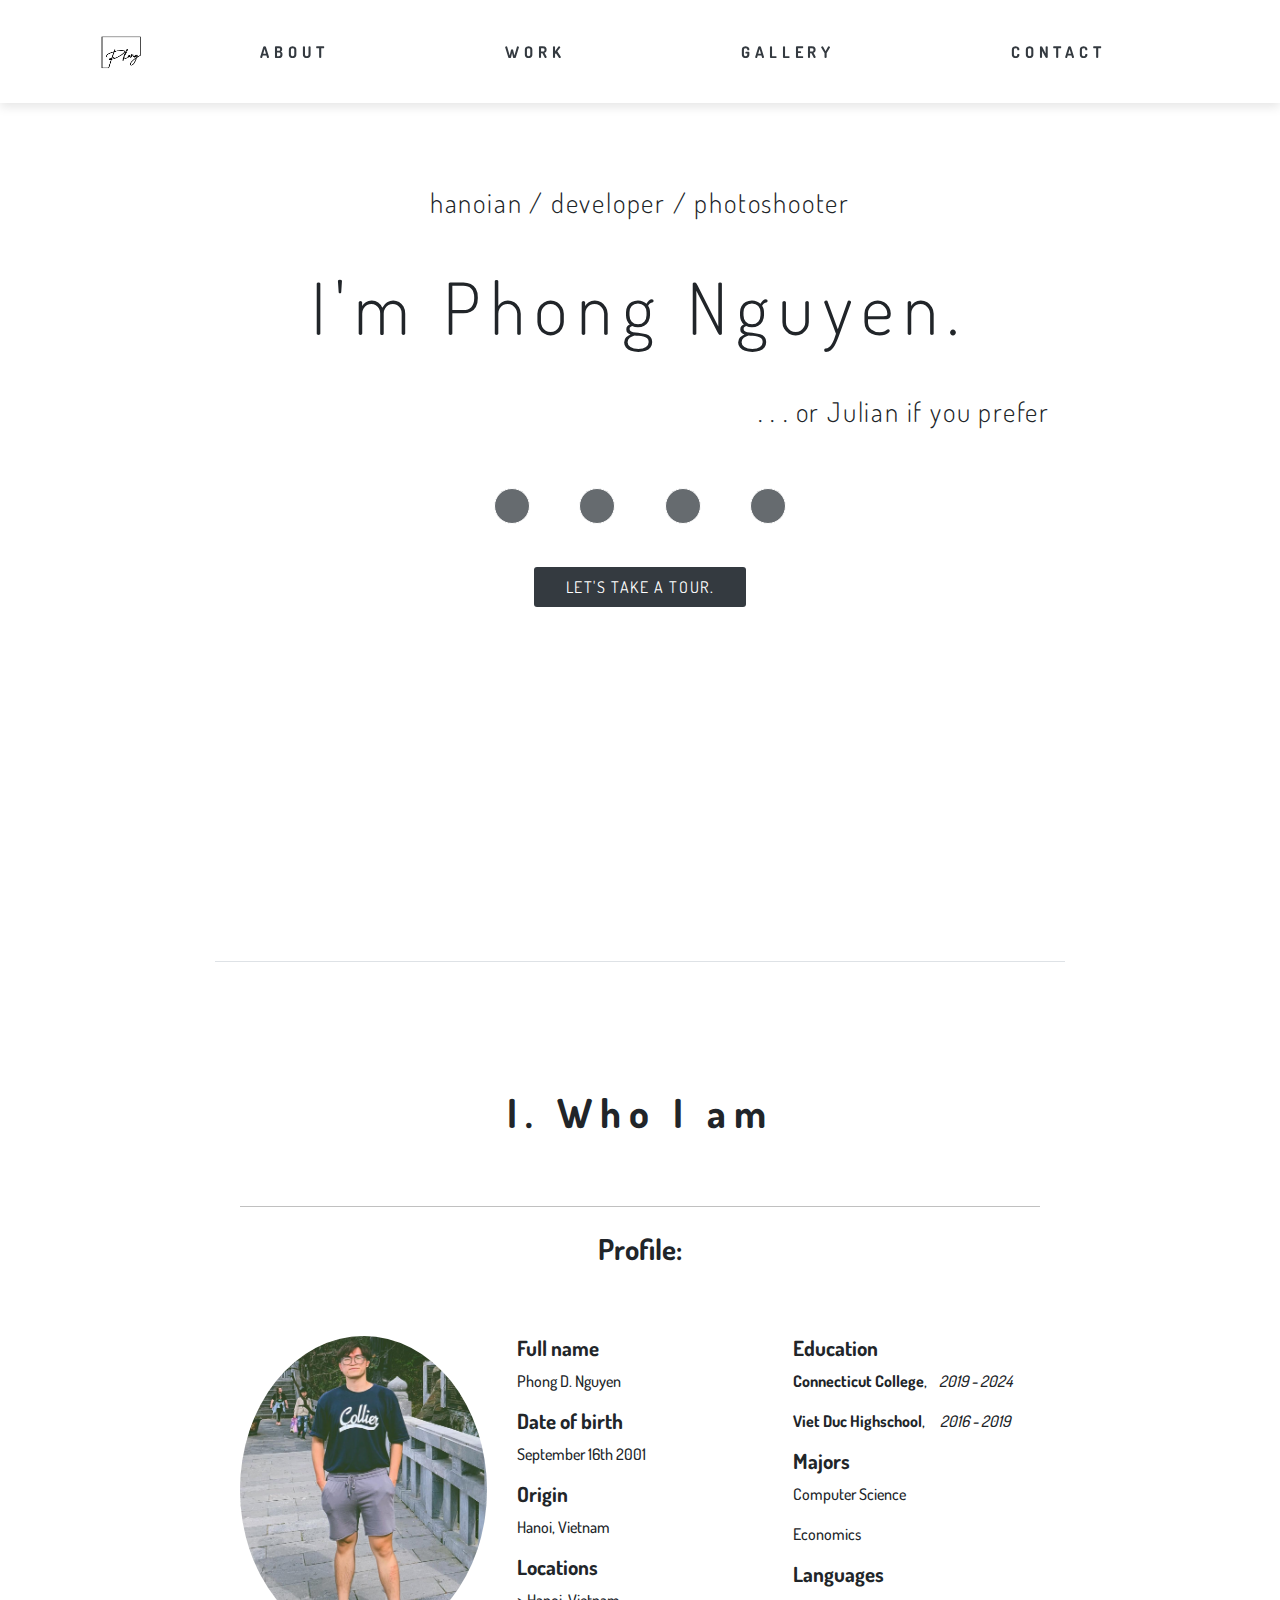
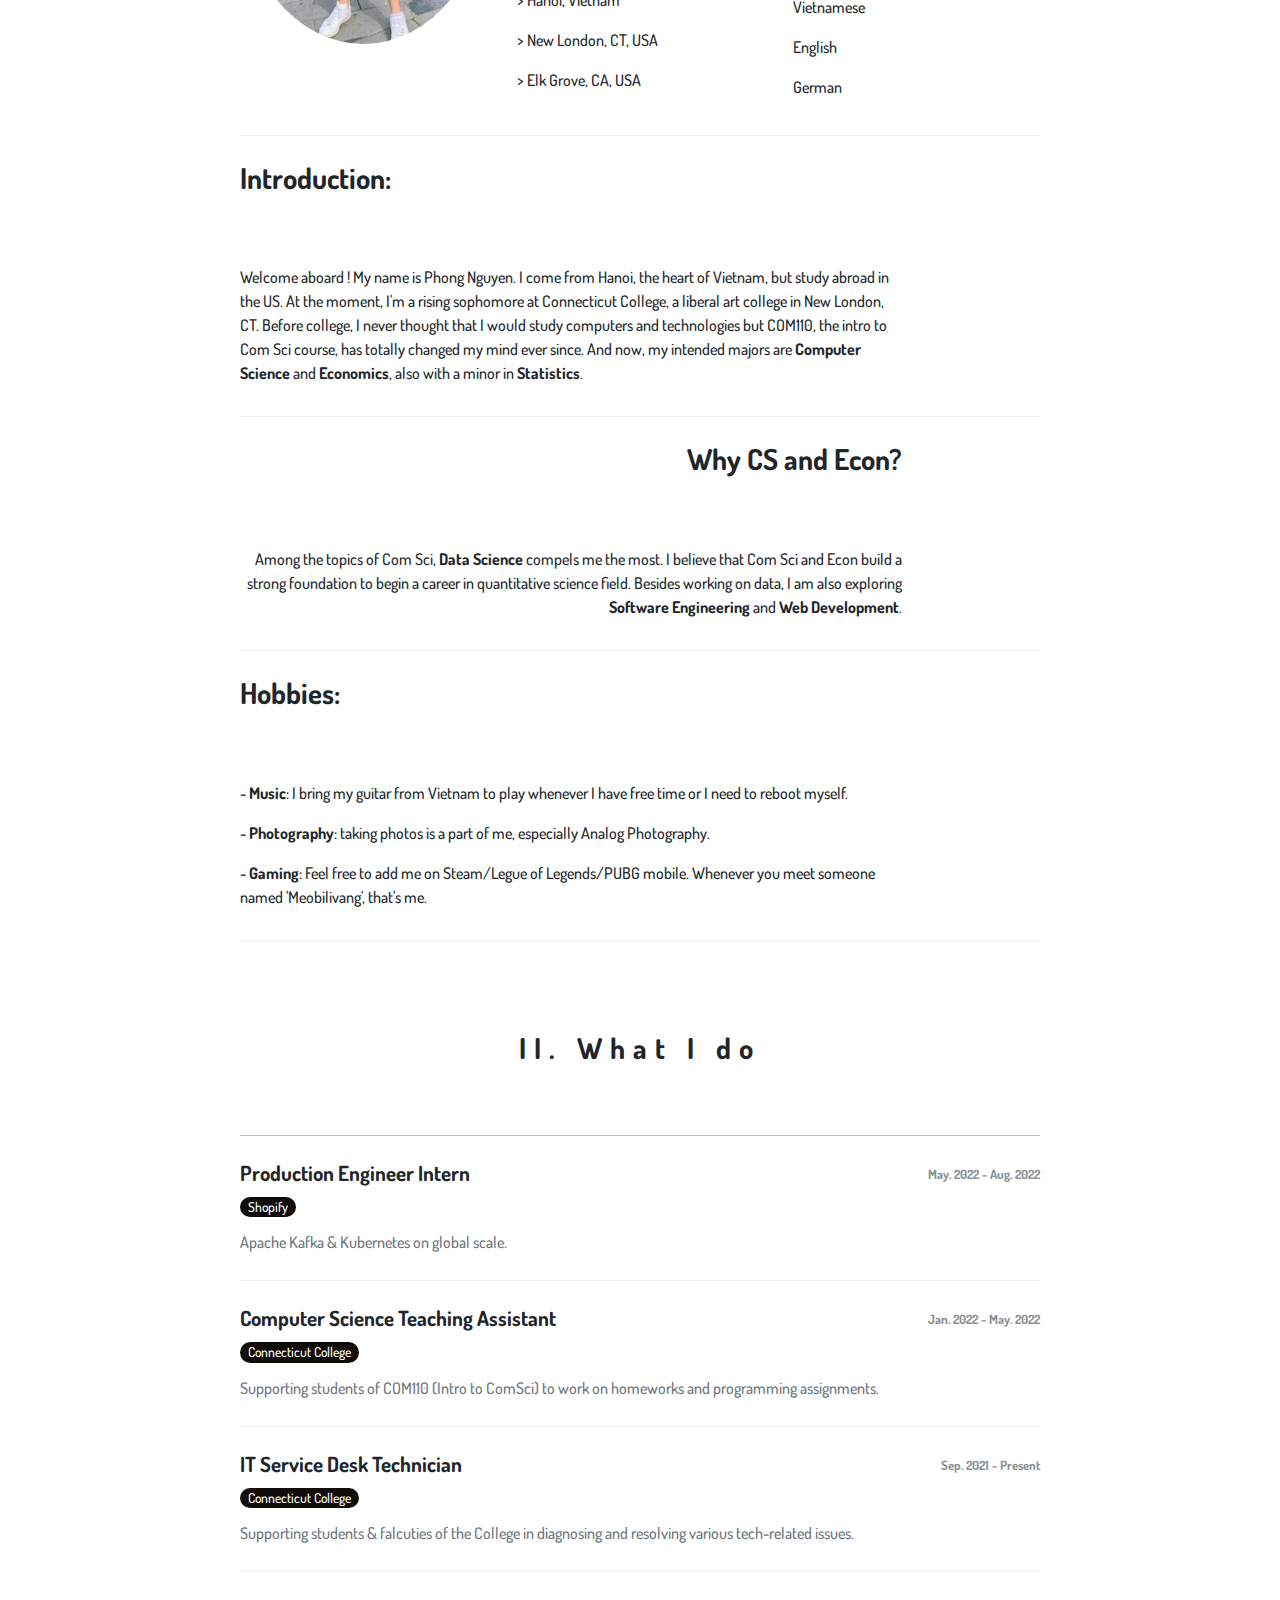
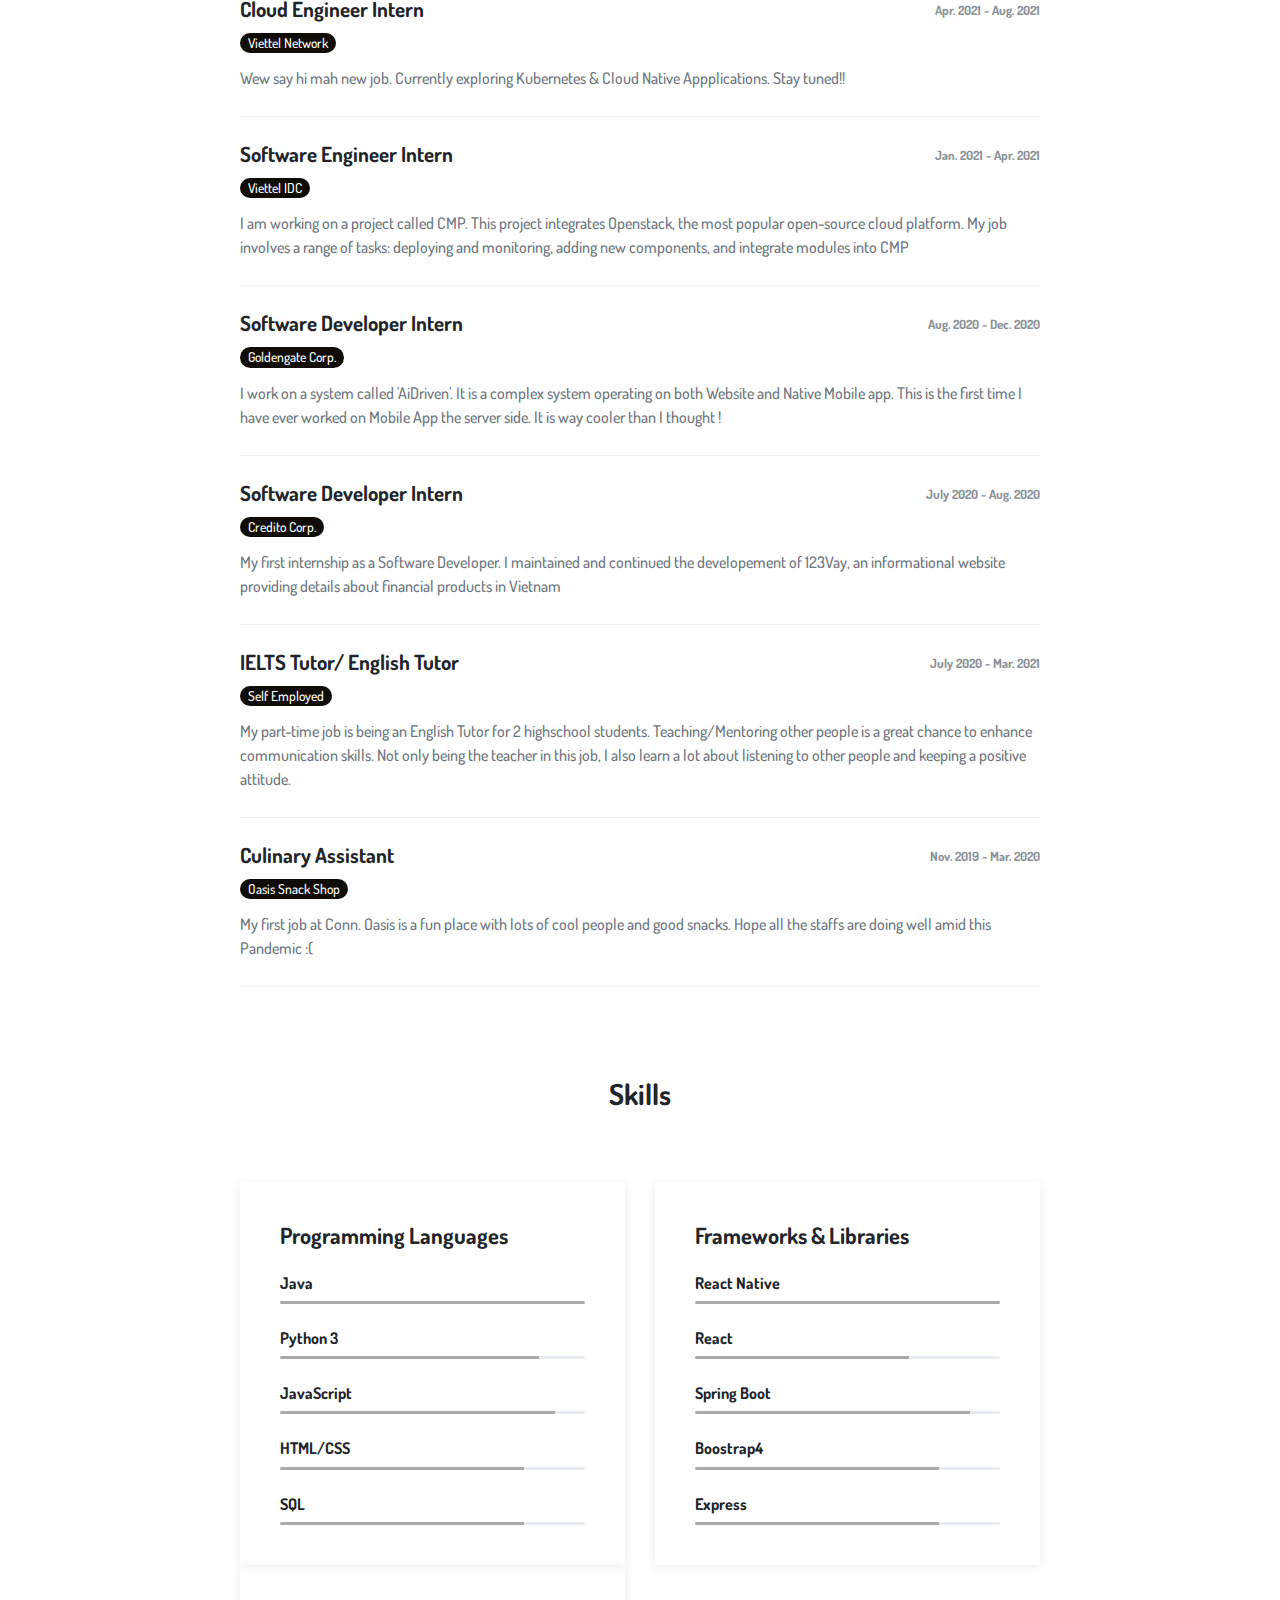
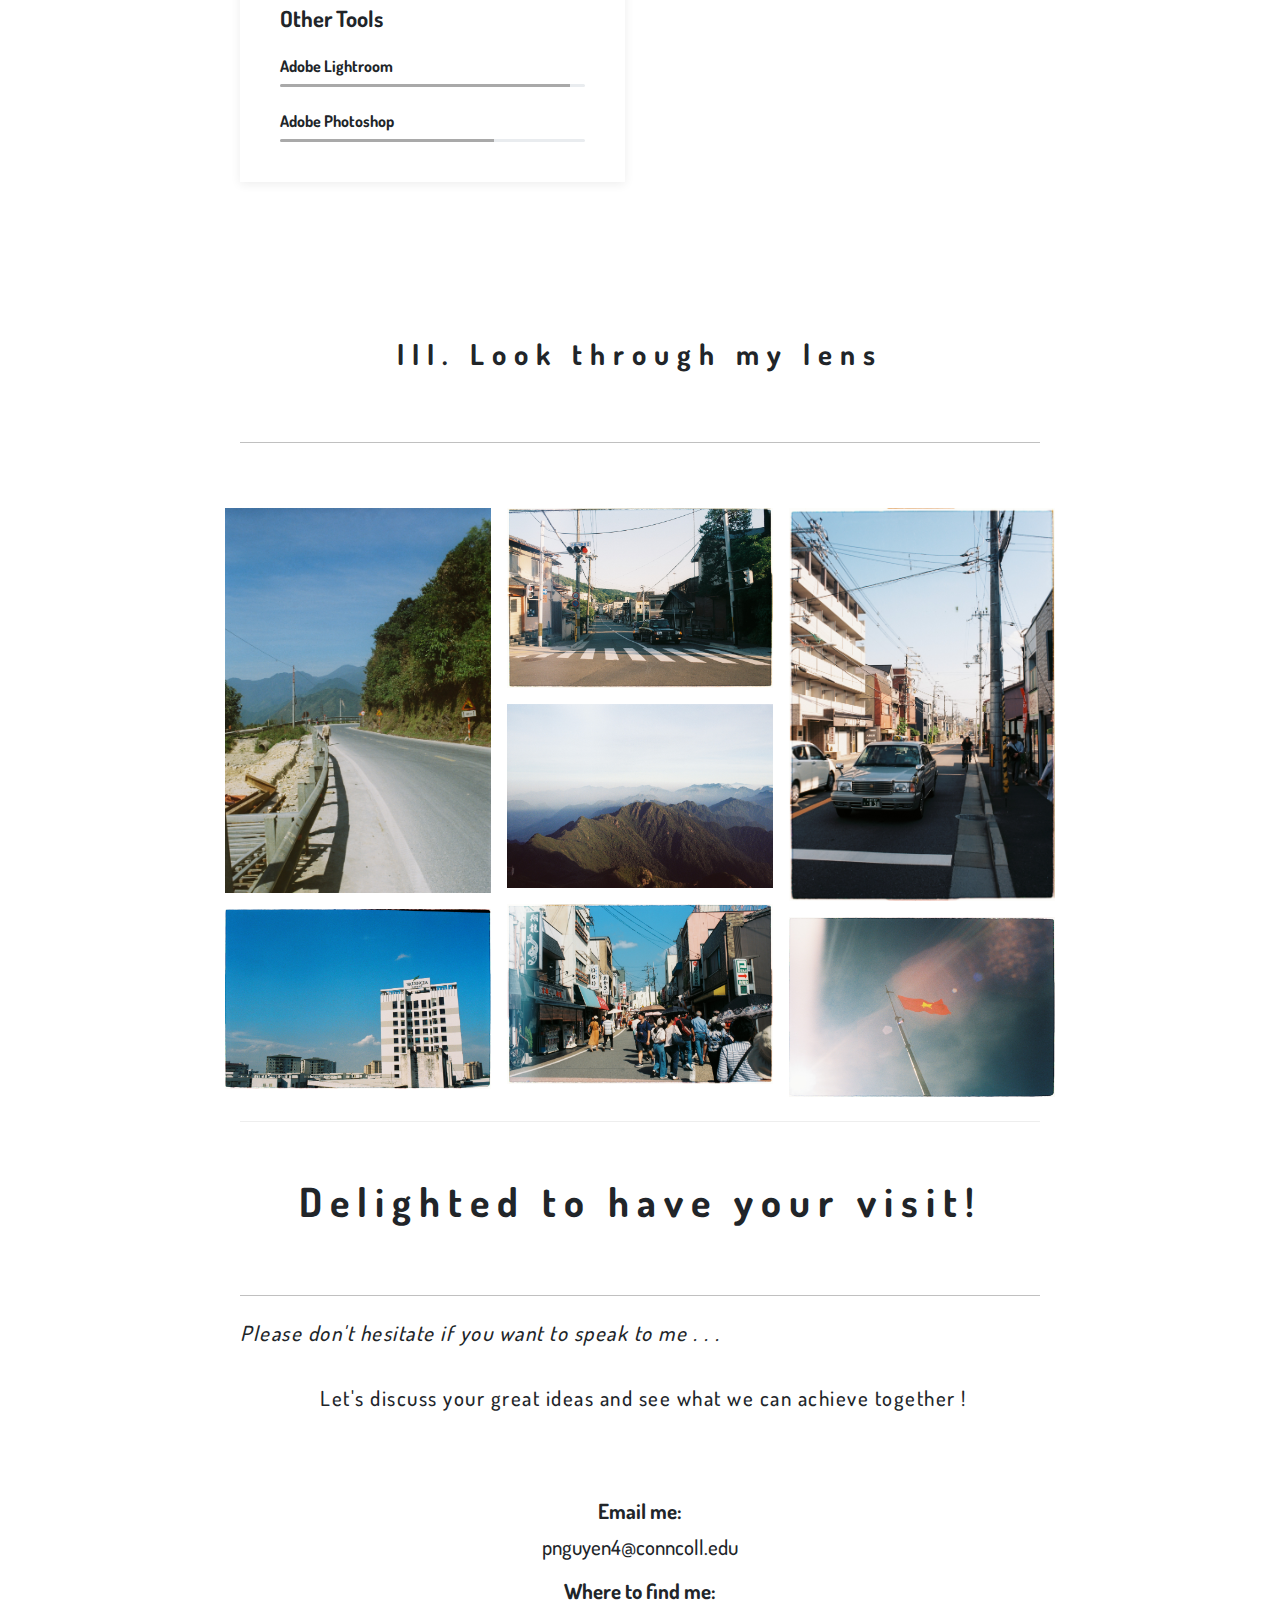
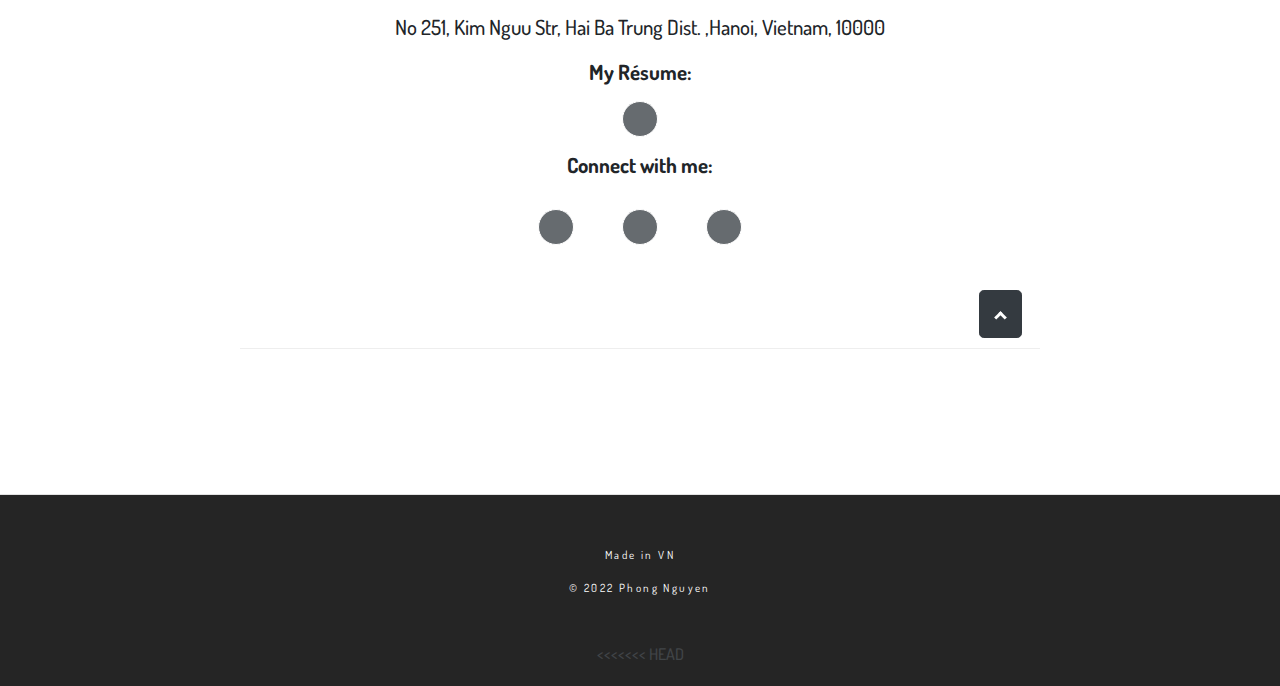
==== commit 211f2dbb: "feat: 2022" ====
--- a/index.html
+++ b/index.html
@@ -92,7 +92,7 @@
               title="GitHub"></i></a>
           <a href="https://www.linkedin.com/in/julian-phong-nguyen/" class="social-icon bg-dark"><i
               class="ion-social-linkedin" title="LinkedIn"></i></a>
-          <a href="./assets/document/phong-resume-fall-2021.pdf" class="social-icon bg-dark"><i
+          <a href="./assets/document/phong-resume-fall-2022.pdf" class="social-icon bg-dark"><i
               class="ion-ios-paper-outline" title="Resume"></i></a>
           <a href="https://www.facebook.com/pnguyen4/" class="social-icon bg-dark"><i class="ion-social-facebook"
               title="Facebook"></i></a>
@@ -231,7 +231,7 @@
           <div class="item">
             <div class="row">
               <div class="col-md-6">
-                <h3>Incoming Site Reliability Engineer Intern</h3>
+                <h3>Production Engineer Intern</h3>
                 <h4 class="organization">Shopify</h4>
               </div>
               <div class="col-md-6">
@@ -239,7 +239,7 @@
               </div>
             </div>
             <p class="text-muted">
-              My first engineering internship in the US.
+              Apache Kafka & Kubernetes on global scale.
             </p>
           </div>
           <div class="item">
@@ -495,7 +495,7 @@
                 <p class="info-text">No 251, Kim Nguu Str, Hai Ba Trung Dist. ,Hanoi, Vietnam, 10000</p>
                 <h3><strong>My Résume:</strong></h3>
                 <div class="social-icons d-flex justify-content-center" style="margin-top: 2%; margin-bottom: 2%">
-                  <a href="./assets/document/phong-resume-fall-2021.pdf" class="social-icon bg-dark"><i
+                  <a href="./assets/document/phong-resume-fall-2022.pdf" class="social-icon bg-dark"><i
                       class="ion-ios-paper-outline" title="Resume"></i></a>
                 </div>
                 <h3><strong>Connect with me:</strong></h3>
@@ -543,4 +543,4 @@
 <script src="https://maxcdn.bootstrapcdn.com/bootstrap/4.0.0/js/bootstrap.min.js"></script>
 <script src="assets/js/script.js"></script>
 
-</html>
+</html>